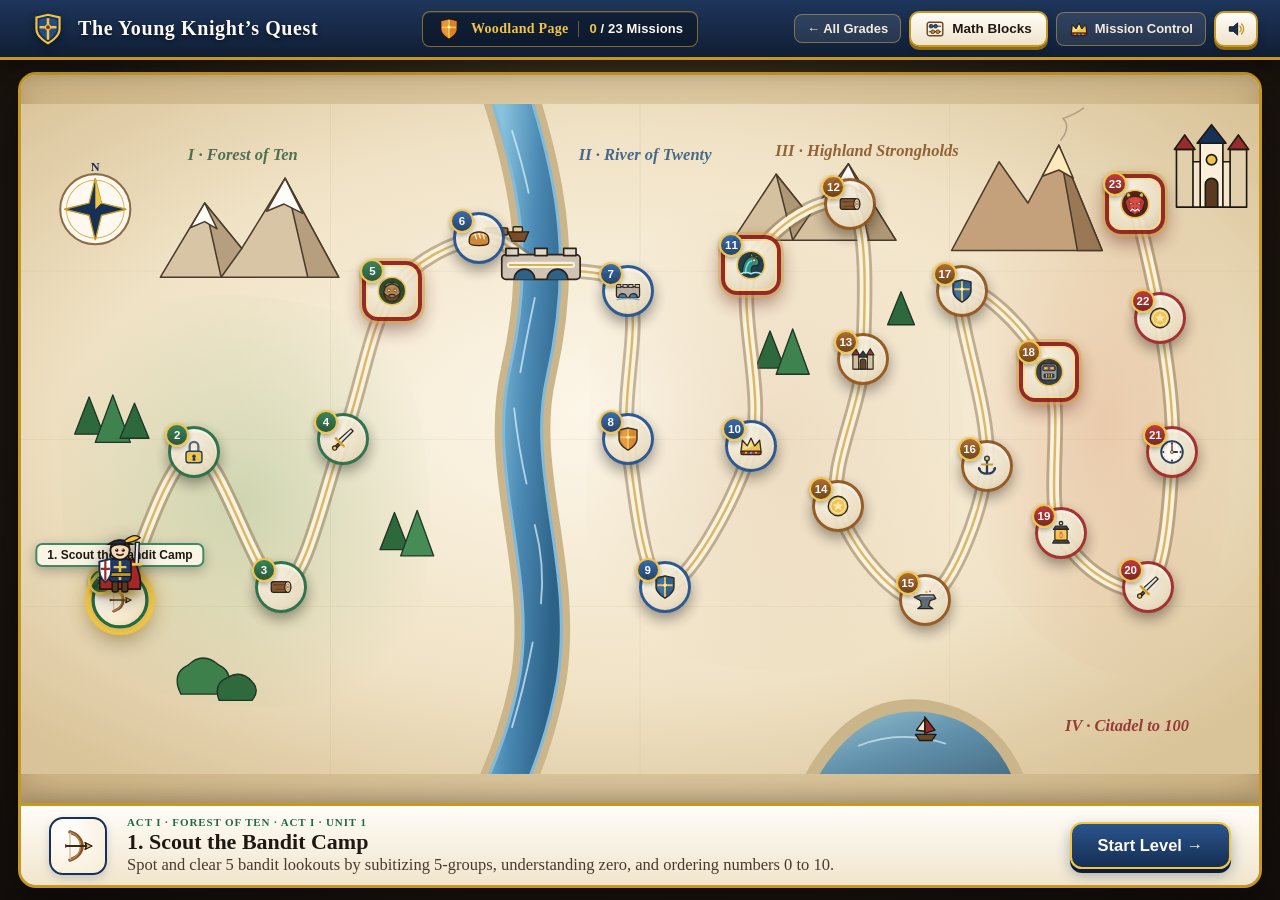
==== grades/g1/index.html @ 6e4a960d "Add multi-grade Home Hub and Kindergarten 3D Four Seasons Garden" ====
<!DOCTYPE html>
<html lang="en">
<head>
  <meta charset="UTF-8" />
  <meta name="viewport" content="width=device-width, initial-scale=1.0, viewport-fit=cover" />
  <meta name="theme-color" content="#101E34" />
  <meta name="apple-mobile-web-app-capable" content="yes" />
  <meta name="apple-mobile-web-app-status-bar-style" content="black-translucent" />
  <meta http-equiv="Content-Security-Policy" content="default-src 'self'; style-src 'self' 'unsafe-inline'; img-src 'self' data:; media-src 'self';" />
  <title>The Young Knight's Quest — Grade 1 Visual &amp; Mental Math Adventure</title>
  <link rel="manifest" href="../../manifest.json" />
  <link rel="icon" type="image/svg+xml" href="../../icon.svg" />
  <link rel="stylesheet" href="styles.css" />
</head>
<body>
  <!-- ==================== TOP GAME HEADER (Compact, Zero Emojis) ==================== -->
  <header class="top-bar">
    <button type="button" class="brand-cluster" id="btn-home-logo" title="Return to Kingdom Map" aria-label="Return to Kingdom Map">
      <div class="crest-badge" id="header-crest-icon" aria-hidden="true"></div>
      <h1 class="brand-main">The Young Knight’s Quest</h1>
    </button>

    <div class="squire-banner">
      <div class="squire-rank-icon" id="squire-rank-icon"></div>
      <span class="squire-rank-label" id="squire-rank-title">Woodland Page</span>
      <span class="squire-banner-sep" aria-hidden="true"></span>
      <span class="squire-missions-tag"><strong id="mastered-count">0</strong> / 23 Missions</span>
    </div>

    <nav class="top-actions">
      <a class="btn-header-quiet" href="../../index.html" id="btn-all-grades" title="Return to Grade Selection Home Hub">
        <span>← All Grades</span>
      </a>
      <button class="btn-vellum hidden" id="btn-map-view">
        <span class="svg-icon" id="icon-map"></span>
        <span>← Kingdom Map</span>
      </button>
      <button class="btn-vellum" id="btn-tabletop">
        <span class="svg-icon" id="icon-abacus"></span>
        <span>Math Blocks</span>
      </button>
      <button class="btn-header-quiet" id="btn-placement" title="Parent Control: Jump to any of the 23 Missions or Reset Progress">
        <span class="svg-icon" id="icon-crown"></span>
        <span>Mission Control</span>
      </button>
      <button class="btn-vellum btn-icon-only" id="btn-sound-toggle" title="Toggle Master Aldous Voice & Chimes">
        <span class="svg-icon" id="icon-speaker"></span>
      </button>
    </nav>
  </header>

  <!-- ==================== MAIN SINGLE-PAGE VIEWPORT (NO SCROLLING) ==================== -->
  <main class="viewport-stage">

    <!-- ==================== VIEW 1: KINGDOM OVERWORLD MAP ==================== -->
    <section class="map-screen active" id="map-screen">
      <div class="map-frame-border">
        <div class="map-canvas-wrapper">
          <div class="map-zoom-layer" id="map-zoom-layer">
            <div id="svg-map-container"></div>
            <div id="map-nodes-overlay" class="map-nodes-overlay"></div>
            <div id="squire-map-token" class="squire-map-token">
              <div class="squire-token-halo"></div>
              <div class="squire-token-figure" id="squire-svg-holder"></div>
            </div>
          </div>

        </div>

        <!-- Bottom Selected Level Bar -->
        <div class="map-bottom-dock">
          <div class="dock-node-badge" id="dock-node-icon"></div>
          <div class="dock-node-info">
            <span class="dock-act-tag" id="dock-act-tag">Act I · Forest of Ten</span>
            <h2 class="dock-node-title" id="dock-node-title">1. The Apple Orchard</h2>
            <p class="dock-node-desc" id="dock-node-desc">See how two smaller Parts join to make one Whole basket of apples.</p>
          </div>
          <button class="btn-royal-primary" id="btn-enter-node">
            <span id="btn-enter-node-label">Start Level →</span>
          </button>
        </div>
      </div>
    </section>

    <!-- ==================== VIEW 2: SINGLE-PAGE LEVEL WORKSPACE (Dynamic Split-Screen with Parent Sidebar) ==================== -->
    <section class="studio-screen" id="studio-screen">
      <div class="page-sheet" id="studio-main-sheet">

        <!-- Row 1: Clean Game Top Bar inside the Page -->
        <div class="sheet-top-bar">
          <div class="sheet-left-group">
            <div class="sheet-title-stack">
              <span class="sheet-chapter-pill" id="studio-chapter-tag">Act I · Unit 1</span>
              <h2 class="sheet-level-title" id="studio-node-name">1. Scout the Bandit Camp</h2>
            </div>
          </div>

          <!-- Thematic 5-Shield Progress Meter + 3-Star Unit Mastery -->
          <div class="shields-progress-cluster" id="shields-progress-cluster" title="Earn 5 Strikes per Quest (3 Quests to Master the Unit)">
            <div class="shields-row" id="shields-row"></div>
          </div>

          <!-- Simple 2-Tab Mode Switch + Dynamic Right Sidebar Toggle Button -->
          <div class="sheet-right-group">
            <div class="mode-tab-switch">
              <button class="mode-tab active" data-mode="learn" id="tab-learn">Lesson</button>
              <button class="mode-tab" data-mode="trial" id="tab-trial">Play &amp; Practice</button>
            </div>
            <button class="btn-parent-drawer" id="btn-open-parent-guide" title="Toggle Right-Hand Parent Teaching Sidebar (Keeps Screen Visible)">
              <span class="svg-icon" id="icon-scroll"></span>
              <span id="parent-guide-btn-label">Parent Guide</span>
            </button>
          </div>
        </div>

        <!-- Row 2: Master Aldous (Merlin-Style Tutor) Speech Banner -->
        <div class="merlin-banner" id="merlin-banner" aria-live="polite" aria-atomic="true">
          <div class="merlin-portrait" id="merlin-portrait-holder" title="Master Aldous, Royal Tutor" aria-hidden="true"></div>
          <div class="merlin-speech-content">
            <div class="merlin-step-tag" id="merlin-step-tag">Creation &amp; Order · Step 1 of 5</div>
            <p class="merlin-prompt-text" id="merlin-prompt-text">
              3 red apples and 4 golden apples. What is the Whole?
            </p>
          </div>
          <button class="btn-aldous-replay" id="btn-replay-voice" type="button" title="Hear Master Aldous speak this hint aloud" aria-label="Hear Master Aldous speak this hint aloud">
            <span class="svg-icon" id="icon-replay-voice"></span>
            <span id="replay-voice-label">Hear Hint</span>
          </button>
        </div>

        <!-- Row 3: Center Visual Math Stage + Big Equation -->
        <div class="sheet-center-stage">
          <div class="visual-math-stage" id="main-visual-stage" role="region" aria-label="Visual Math Diagram"></div>
          <div class="equation-banner" id="main-equation-banner" aria-live="polite" aria-atomic="true">3 + 4 = ?</div>
        </div>

        <!-- Row 4: Bottom Interaction Bar (Swaps cleanly between Lesson Nav / Guided Check & Big Answer Tiles) -->
        <div class="sheet-bottom-bar">
          <!-- Lesson Controls (Shown in Lesson Mode) -->
          <div class="lesson-nav-bar" id="lesson-nav-bar">
            <button class="btn-vellum btn-lg-nav" id="btn-learn-prev">← Back</button>
            <div class="lesson-center-cluster">
              <div class="learn-check-bar hidden" id="learn-check-bar">
                <span class="learn-check-label" id="learn-check-label">Try It Together:</span>
                <div class="learn-check-choices" id="learn-check-choices"></div>
              </div>
              <div class="learn-step-dots" id="learn-step-dots"></div>
            </div>
            <button class="btn-royal-primary btn-lg-nav" id="btn-learn-next">Next →</button>
          </div>

          <!-- Play Controls: Big Child Answer Tiles + Quiet Parent Corner (Shown in Play Mode) -->
          <div class="play-interaction-bar hidden" id="play-interaction-bar">
            <div class="answer-choices-grid" id="answer-choices-grid"></div>

            <div class="parent-corner-controls">
              <button class="btn-parent-mini" id="btn-toggle-visual-hint" title="Show or hide the picture">
                <span id="visual-toggle-text">Hide Picture</span>
              </button>
              <button class="btn-parent-mini" id="btn-grade-fluent" title="Parent Shortcut: He answered aloud right away!">
                ✓ Answered Aloud
              </button>
              <button class="btn-parent-mini" id="btn-new-problem" title="New problem">
                ↻ Next
              </button>
            </div>
          </div>
        </div>

      </div>

      <!-- ==================== DYNAMIC RIGHT SIDEBAR: PARENT TEACHING GUIDE (Shrinks Left Sheet, Zero Modal Overlay) ==================== -->
      <aside class="parent-guide-sidebar collapsed" id="parent-guide-modal" aria-label="Parent Teaching Guide Sidebar">
        <div class="parent-sidebar-inner">
          <div class="sidebar-header-row">
            <div>
              <span class="parent-tag">TEACHER &amp; PARENT · LIVE TEACHING GUIDE</span>
              <h2 id="pg-level-title">Teaching Guide</h2>
            </div>
            <button class="btn-close-modal" id="btn-close-parent-guide" title="Close Teaching Sidebar">✕</button>
          </div>

          <!-- Live Context Box: Updates automatically as you step through the lesson or solve problems on the left! -->
          <div class="pg-live-coach-box" id="pg-live-coach-box">
            <div class="pg-live-badge" id="pg-live-badge">LIVE ON SCREEN NOW</div>
            <p id="pg-live-coach-text">Walk through the Concrete-Pictorial-Abstract lesson stages together, then launch Play &amp; Practice.</p>
          </div>

          <div class="pg-difficulty-row">
            <span class="pg-tier-label">Difficulty Tier:</span>
            <div class="pg-tier-buttons">
              <button class="tier-pip active" data-tier="1">Tier 1 · Concrete</button>
              <button class="tier-pip" data-tier="2">Tier 2 · Standard</button>
              <button class="tier-pip" data-tier="3">Tier 3 · Mental</button>
            </div>
          </div>

          <div class="pg-grid">
            <div class="pg-box pg-box-highlight">
              <h4>Say Together (Socratic Script)</h4>
              <p id="teacher-script-text"></p>
            </div>
            <div class="pg-box">
              <h4>Classical Christian Wonder &amp; Order</h4>
              <p id="teacher-wonder-text"></p>
            </div>
            <div class="pg-box">
              <h4>Visual &amp; Mental Math Strategy</h4>
              <p id="teacher-heuristic-text"></p>
            </div>
            <div class="pg-box">
              <h4>Hands-On Tabletop Activity</h4>
              <p id="teacher-hands-on-text"></p>
            </div>
          </div>

          <div class="pg-footer" style="display:flex;flex-direction:column;gap:6px;">
            <button class="btn-vellum btn-sm-full" id="btn-open-node-tabletop">Open This Topic in Math Blocks →</button>
            <button class="btn-royal-primary btn-sm-full" id="btn-force-mastery">Complete Quest &amp; March to Next →</button>
            <button class="btn-parent-danger btn-sm-full" id="btn-reset-level" title="Restart this mission from Step 1 without affecting other missions">
              <span class="svg-icon" id="icon-reset-level"></span>
              <span id="reset-level-label">Restart This Mission</span>
            </button>
          </div>
        </div>
      </aside>
    </section>

    <!-- ==================== VIEW 3: INTERACTIVE MATH BLOCKS WORKSHOP & PRACTICE MAT ==================== -->
    <section class="tabletop-screen" id="tabletop-screen">
      <div class="page-sheet tabletop-sheet">
        <div class="sheet-top-bar tabletop-top-bar">
          <button class="btn-back-map" id="btn-close-tabletop">← Back</button>
          <div class="tabletop-tool-tabs" id="tabletop-tool-tabs">
            <button class="tool-tab active" data-tool="bonds10">1. Bonds to 10 <span class="tt-ch">Units 1–4</span></button>
            <button class="tool-tab" data-tool="maketen">2. Make-10 Bridge <span class="tt-ch">Units 5–7</span></button>
            <button class="tool-tab" data-tool="shapeslen">3. Shapes &amp; Length <span class="tt-ch">Units 8–10</span></button>
            <button class="tool-tab" data-tool="barmodel">4. Bar Models <span class="tt-ch">Units 11,13,17</span></button>
            <button class="tool-tab" data-tool="placevalue">5. Tens &amp; Regroup <span class="tt-ch">Units 12–17</span></button>
            <button class="tool-tab" data-tool="groupsfrac">6. Groups &amp; Halves <span class="tt-ch">Units 14–15</span></button>
            <button class="tool-tab" data-tool="clockcoins">7. Clock &amp; Coins <span class="tt-ch">Units 18–19</span></button>
          </div>
          <div class="mode-tab-switch">
            <button class="mode-tab active" id="tt-mode-explore">Explore &amp; Teach</button>
            <button class="mode-tab" id="tt-mode-quiz">Practice &amp; Quiz Me</button>
          </div>
        </div>
        <div class="tabletop-workspace" id="tabletop-workspace"></div>
      </div>
    </section>

  </main>

  <!-- ==================== MODAL: LEVEL COMPLETE & MAP MARCH (Native <dialog>) ==================== -->
  <dialog class="modal-backdrop hidden" id="victory-modal" aria-labelledby="victory-node-title">
    <div class="modal-parchment victory-card">
      <div class="wax-seal-large" id="victory-seal-svg" aria-hidden="true"></div>
      <div class="victory-stars-row" id="victory-stars-row"></div>
      <h2 class="victory-title" id="victory-node-title">Level Complete!</h2>
      <p class="victory-message" id="victory-message">
        “Well done, young Squire! You have earned all 5 Golden Shields. Let us march onward along the King’s Highway!”
      </p>
      <div class="victory-actions">
        <button class="btn-vellum" id="btn-stay-practice">Play Again (Next Star)</button>
        <button class="btn-royal-primary btn-lg" id="btn-march-onward">
          <span>March Onward →</span>
        </button>
      </div>
    </div>
  </dialog>

  <!-- ==================== MODAL: MISSION CONTROL (Native <dialog>) ==================== -->
  <dialog class="modal-backdrop hidden" id="placement-modal" aria-labelledby="placement-modal-title">
    <div class="modal-parchment placement-card">
      <div class="modal-header-row">
        <div>
          <span class="parent-tag">MISSION CONTROL</span>
          <h2 id="placement-modal-title">All 23 Grade 1 Missions (Complete Visual &amp; Mental Math Curriculum)</h2>
        </div>
        <button class="btn-close-modal" id="btn-close-placement" aria-label="Close Mission Control">✕</button>
      </div>
      <div class="placement-controls-row">
        <button class="btn-vellum" id="btn-unlock-all">Complete All 23 Missions</button>
        <button class="btn-parent-danger" id="btn-reset-progress">Full Reset (Mission 1)</button>
      </div>
      <div class="placement-grid" id="placement-grid"></div>
    </div>
  </dialog>

  <script defer src="curriculum.js"></script>
  <script defer src="visuals.js"></script>
  <script defer src="app.js"></script>
</body>
</html>
---- grades/g1/styles.css ----
:root {
  --bg-deep: #14100C;
  --parchment-light: #FDFBF5;
  --parchment-mid: #F4EBDD;
  --parchment-warm: #E6D7B9;
  --parchment-border: #C4AB7D;
  --ink-dark: #1E1812;
  --ink-mid: #473B2E;
  --ink-muted: #6E5E4C;

  --navy-royal: #173156;
  --navy-deep: #0F223D;
  --navy-light: #284F85;
  --crimson-seal: #9B2424;
  --crimson-soft: #FDF2F2;
  --gold-burnished: #C69722;
  --gold-bright: #F0C445;
  --gold-pale: #FCF5E1;
  --forest-pine: #245B3C;
  --forest-light: #EAF5EE;

  --font-display: 'Cinzel', 'Palatino Linotype', 'Book Antiqua', Palatino, Georgia, serif;
  --font-serif: 'Crimson Pro', 'Hoefler Text', 'Baskerville', Georgia, serif;
  --font-sans: 'Plus Jakarta Sans', -apple-system, BlinkMacSystemFont, 'Segoe UI', Roboto, sans-serif;
}

* {
  box-sizing: border-box;
  margin: 0;
  padding: 0;
}

html, body {
  width: 100vw;
  height: 100vh;
  height: 100dvh;
  overflow: hidden; /* Strict single-page canvas — zero page scrolling */
  background:
    radial-gradient(circle at 50% 18%, rgba(240, 196, 69, 0.12) 0%, transparent 55%),
    radial-gradient(circle at 50% 35%, #2D2319 0%, #130E0A 100%);
  color: var(--ink-dark);
  font-family: var(--font-serif);
  display: flex;
  flex-direction: column;
  user-select: none;
}

/* ==================== TOP GAME BAR (60px Fixed) ==================== */
.top-bar {
  height: 60px;
  min-height: 60px;
  background: linear-gradient(180deg, #1E365C 0%, #101E34 100%);
  border-bottom: 3px solid var(--gold-burnished);
  box-shadow: 0 4px 18px rgba(0, 0, 0, 0.45);
  padding: 0 22px;
  display: flex;
  align-items: center;
  justify-content: space-between;
  gap: 16px;
  z-index: 40;
}

.brand-cluster {
  display: flex;
  align-items: center;
  gap: 12px;
  cursor: pointer;
  background: transparent;
  border: none;
  padding: 4px 8px;
  border-radius: 10px;
  text-align: left;
}

.crest-badge {
  width: 36px;
  height: 36px;
  display: flex;
  align-items: center;
  justify-content: center;
  filter: drop-shadow(0 2px 5px rgba(0, 0, 0, 0.45));
}

.brand-main {
  font-family: var(--font-display);
  font-size: 20px;
  font-weight: 800;
  color: var(--parchment-light);
  letter-spacing: 0.03em;
  text-shadow: 0 2px 4px rgba(0, 0, 0, 0.5);
}

.squire-banner {
  display: flex;
  align-items: center;
  gap: 10px;
  background: rgba(10, 19, 34, 0.55);
  border: 1.5px solid rgba(198, 151, 34, 0.65);
  border-radius: 8px;
  padding: 5px 14px;
  color: var(--parchment-light);
  box-shadow: inset 0 1px 0 rgba(255, 255, 255, 0.12);
}

.squire-rank-icon {
  display: flex;
  align-items: center;
}

.squire-rank-label {
  font-family: var(--font-display);
  font-size: 14px;
  font-weight: 700;
  color: var(--gold-bright);
  letter-spacing: 0.02em;
}

.squire-banner-sep {
  width: 1px;
  height: 16px;
  background: rgba(240, 196, 69, 0.38);
}

.squire-missions-tag {
  font-family: var(--font-sans);
  font-size: 13px;
  font-weight: 700;
  color: var(--parchment-light);
  letter-spacing: 0.01em;
}

.squire-missions-tag strong {
  color: var(--gold-bright);
}

.top-actions {
  display: flex;
  align-items: center;
  gap: 8px;
}

.btn-header-quiet {
  background: rgba(255, 255, 255, 0.09);
  color: var(--parchment-mid);
  border: 1.5px solid rgba(240, 196, 69, 0.42);
  border-radius: 8px;
  padding: 6px 12px;
  font-family: var(--font-sans);
  font-size: 13px;
  font-weight: 700;
  cursor: pointer;
  display: inline-flex;
  align-items: center;
  gap: 6px;
  text-decoration: none;
  transition: background 0.14s ease, border-color 0.14s ease, color 0.14s ease;
}

.btn-header-quiet:hover {
  background: rgba(255, 255, 255, 0.18);
  border-color: var(--gold-bright);
  color: #FFF;
}

.btn-header-quiet.hidden {
  display: none !important;
}

.svg-icon {
  display: inline-flex;
  align-items: center;
  justify-content: center;
}

.btn-vellum {
  background: linear-gradient(180deg, #FFFDF8 0%, #EFE3CA 100%);
  color: var(--ink-dark);
  border: 2px solid var(--gold-burnished);
  border-radius: 10px;
  padding: 6px 14px;
  font-family: var(--font-sans);
  font-size: 13.5px;
  font-weight: 700;
  cursor: pointer;
  display: inline-flex;
  align-items: center;
  gap: 7px;
  box-shadow: 0 3px 0 #916D15, 0 4px 8px rgba(0, 0, 0, 0.2);
  transition: transform 0.14s ease, background 0.14s ease, box-shadow 0.14s ease;
}

.btn-vellum:hover {
  background: linear-gradient(180deg, #FFFFFF 0%, #FBF0D5 100%);
  transform: translateY(-1px);
  box-shadow: 0 4px 0 #916D15, 0 6px 12px rgba(0, 0, 0, 0.25);
}

.btn-vellum:active {
  transform: translateY(2px);
  box-shadow: 0 1px 0 #916D15;
}

.btn-icon-only {
  padding: 6px 10px;
}

.btn-vellum.hidden {
  display: none !important;
}

.btn-reset-quick {
  background: linear-gradient(180deg, #FFFDF7 0%, #F8E5B4 100%);
}

/* ==================== MAIN VIEWPORT STAGE (Fills Remaining 100vh) ==================== */
.viewport-stage {
  flex: 1;
  height: calc(100vh - 60px);
  position: relative;
  overflow: hidden;
  display: flex;
}

.map-screen,
.studio-screen,
.tabletop-screen {
  display: none;
  width: 100%;
  height: 100%;
  padding: 12px 18px;
}

.map-screen.active,
.tabletop-screen.active {
  display: flex;
  flex-direction: column;
}

/* Dynamic Horizontal Split-Screen for Studio View (Left Game Sheet + Right Parent Sidebar) */
.studio-screen.active {
  display: flex;
  flex-direction: row;
  align-items: stretch;
  gap: 14px;
}

/* ==================== VIEW 1: KINGDOM OVERWORLD MAP ==================== */
.map-frame-border {
  flex: 1;
  display: flex;
  flex-direction: column;
  border: 3.5px solid var(--gold-burnished);
  border-radius: 18px;
  background: #DFD3B9;
  box-shadow:
    inset 0 0 0 2px rgba(255, 250, 235, 0.55),
    0 18px 44px rgba(0, 0, 0, 0.45);
  overflow: hidden;
  position: relative;
}

.map-canvas-wrapper {
  flex: 1;
  position: relative;
  overflow: hidden;
  display: flex;
  align-items: center;
  justify-content: center;
  container-type: size;
  background: radial-gradient(circle at 50% 45%, #E7D6B3 0%, #CBB182 100%);
  box-shadow: inset 0 0 28px rgba(72, 50, 24, 0.22);
}

.map-zoom-layer {
  width: min(100cqw, calc(100cqh * 1200 / 650));
  height: min(100cqh, calc(100cqw * 650 / 1200));
  position: relative;
  transform-origin: center center;
  transition: transform 0.85s cubic-bezier(0.22, 1, 0.36, 1), opacity 0.55s ease;
}

.map-zoom-layer.zooming-into-node {
  opacity: 0.15;
}

#svg-map-container,
#svg-map-container svg {
  width: 100%;
  height: 100%;
  display: block;
}

/* Map Pins */
.map-nodes-overlay {
  position: absolute;
  inset: 0;
  pointer-events: none;
}

.map-node-pin {
  position: absolute;
  transform: translate(-50%, -50%);
  pointer-events: auto;
  cursor: pointer;
  display: flex;
  flex-direction: column;
  align-items: center;
  transition: transform 0.22s cubic-bezier(0.34, 1.56, 0.64, 1);
  z-index: 5;
}

.map-node-pin:hover {
  transform: translate(-50%, -54%) scale(1.12);
  z-index: 15;
}

.node-medallion {
  width: 52px;
  height: 52px;
  border-radius: 50%;
  background: radial-gradient(circle at 32% 28%, #FFFFFF 0%, #F7EBCD 65%, #DFC89A 100%);
  border: 3.5px solid var(--navy-royal);
  box-shadow:
    inset 0 2px 3px rgba(255, 255, 255, 0.85),
    0 6px 14px rgba(20, 15, 10, 0.45);
  display: flex;
  align-items: center;
  justify-content: center;
  position: relative;
}

/* Color-Coded Outlines & Number Badges Matching Each Act (1–4) */
.map-node-pin.act-1 .node-medallion {
  border-color: #246B43;
}
.map-node-pin.act-1 .node-num-badge {
  background: linear-gradient(180deg, #2E7D52 0%, #1B4D31 100%);
}
.map-node-pin.act-1 .node-label-plate {
  border-color: #3D8C60;
}

.map-node-pin.act-2 .node-medallion {
  border-color: #1F4E8C;
}
.map-node-pin.act-2 .node-num-badge {
  background: linear-gradient(180deg, #2B62AB 0%, #163763 100%);
}
.map-node-pin.act-2 .node-label-plate {
  border-color: #467EC7;
}

.map-node-pin.act-3 .node-medallion {
  border-color: #8F5219;
}
.map-node-pin.act-3 .node-num-badge {
  background: linear-gradient(180deg, #A86424 0%, #663910 100%);
}
.map-node-pin.act-3 .node-label-plate {
  border-color: #C27B38;
}

.map-node-pin.act-4 .node-medallion {
  border-color: #9E2626;
}
.map-node-pin.act-4 .node-num-badge {
  background: linear-gradient(180deg, #BA3232 0%, #731919 100%);
}
.map-node-pin.act-4 .node-label-plate {
  border-color: #CC4B4B;
}

.map-node-pin.boss-node .node-medallion {
  width: 60px;
  height: 60px;
  border-radius: 16px;
  border-width: 4px;
  border-color: #8E1B1B;
  background: radial-gradient(circle at 32% 28%, #FFF7EE 0%, #F4CEB3 65%, #D99568 100%);
  box-shadow:
    inset 0 0 0 2px rgba(255, 224, 130, 0.65),
    0 0 0 3px rgba(212, 168, 56, 0.5),
    0 8px 18px rgba(88, 24, 24, 0.5);
}

.map-node-pin.upcoming .node-medallion {
  background: radial-gradient(circle at 32% 28%, #FAF5E8 0%, #EADEC4 68%, #D3C19C 100%);
  opacity: 0.92;
}

.map-node-pin.upcoming:hover .node-medallion,
.map-node-pin.upcoming.selected .node-medallion {
  opacity: 1;
}

.map-node-pin.next-quest {
  z-index: 9;
}

.map-node-pin.next-quest .node-medallion::after {
  content: "";
  position: absolute;
  inset: -9px;
  border-radius: inherit;
  border: 3px solid rgba(240, 196, 69, 0.85);
  animation: nextQuestPulse 2.1s ease-in-out infinite;
  pointer-events: none;
}

@keyframes nextQuestPulse {
  0%, 100% {
    transform: scale(0.96);
    opacity: 0.9;
  }
  50% {
    transform: scale(1.1);
    opacity: 0.25;
  }
}

.map-node-pin.selected {
  z-index: 16;
}

.map-node-pin.selected .node-medallion {
  box-shadow:
    0 0 0 5px rgba(240, 196, 69, 0.78),
    0 0 22px rgba(240, 196, 69, 0.85),
    0 8px 20px rgba(0, 0, 0, 0.45);
  transform: scale(1.1);
}

.map-node-pin.mastered .node-medallion {
  background: radial-gradient(circle at 32% 28%, #FFFDF2 0%, #F7DC79 65%, #D9A828 100%);
}

.node-num-badge {
  position: absolute;
  top: -6px;
  left: -6px;
  background: linear-gradient(180deg, #274D82 0%, #152B4A 100%);
  color: #FFF;
  font-family: var(--font-sans);
  font-size: 11.5px;
  font-weight: 800;
  width: 24px;
  height: 24px;
  border-radius: 50%;
  border: 2px solid var(--gold-bright);
  display: flex;
  align-items: center;
  justify-content: center;
  box-shadow: 0 2px 5px rgba(0, 0, 0, 0.35);
}

.map-node-pin.mastered .node-num-badge {
  background: linear-gradient(180deg, #B83232 0%, #7D1B1B 100%);
}

.node-seal-crown {
  position: absolute;
  bottom: -6px;
  right: -6px;
  width: 24px;
  height: 24px;
  display: flex;
  align-items: center;
  justify-content: center;
  filter: drop-shadow(0 2px 3px rgba(0, 0, 0, 0.35));
}

.node-label-plate {
  position: absolute;
  top: calc(100% + 6px);
  left: 50%;
  transform: translate(-50%, -3px);
  opacity: 0;
  pointer-events: none;
  background: rgba(252, 246, 232, 0.96);
  color: var(--ink-dark);
  border: 2px solid var(--gold-burnished);
  border-radius: 7px;
  padding: 3px 10px;
  font-family: var(--font-sans);
  font-size: 12px;
  font-weight: 800;
  white-space: nowrap;
  box-shadow: 0 4px 12px rgba(24, 16, 8, 0.28);
  transition: opacity 0.16s ease, transform 0.16s ease;
  z-index: 25;
}

.map-node-pin.label-above .node-label-plate {
  top: auto;
  bottom: calc(100% + 7px);
  transform: translate(-50%, 3px);
}

.map-node-pin.selected .node-label-plate,
.map-node-pin:hover .node-label-plate,
.map-node-pin:focus-visible .node-label-plate {
  opacity: 1;
  transform: translate(-50%, 0);
}

/* Animated Squire Token */
.squire-map-token {
  position: absolute;
  width: 68px;
  height: 78px;
  transform: translate(-50%, -88%);
  pointer-events: none;
  z-index: 20;
  transition: left 1.3s cubic-bezier(0.35, 0, 0.25, 1), top 1.3s cubic-bezier(0.35, 0, 0.25, 1);
  display: flex;
  flex-direction: column;
  align-items: center;
}

.squire-map-token.marching .squire-token-figure {
  animation: squireWalkBounce 0.3s infinite alternate ease-in-out;
}

@keyframes squireWalkBounce {
  0% { transform: translateY(0px) rotate(-4deg); }
  100% { transform: translateY(-10px) rotate(4deg); }
}

.squire-token-halo {
  position: absolute;
  bottom: 8px;
  width: 52px;
  height: 20px;
  background: radial-gradient(ellipse, rgba(240, 196, 69, 0.9) 0%, rgba(240, 196, 69, 0) 75%);
  border-radius: 50%;
}

.squire-token-figure {
  width: 60px;
  height: 66px;
  filter: drop-shadow(0 6px 10px rgba(0, 0, 0, 0.5));
}

/* Map Bottom Selected Level Bar */
.map-bottom-dock {
  height: 82px;
  min-height: 82px;
  background:
    linear-gradient(180deg, #FFFDF8 0%, #F1E5CE 100%);
  border-top: 3px solid var(--gold-burnished);
  box-shadow: 0 -6px 20px rgba(0, 0, 0, 0.18);
  padding: 0 28px;
  display: flex;
  align-items: center;
  gap: 20px;
  z-index: 15;
}

.dock-node-badge {
  width: 58px;
  height: 58px;
  border-radius: 14px;
  background: radial-gradient(circle at 30% 25%, #FFFFFF 0%, #F7ECD3 100%);
  border: 2.5px solid var(--navy-royal);
  box-shadow: 0 4px 10px rgba(23, 49, 86, 0.18);
  display: flex;
  align-items: center;
  justify-content: center;
  flex-shrink: 0;
}

.dock-node-info {
  flex: 1;
  min-width: 0;
  display: flex;
  flex-direction: column;
  gap: 1px;
}

.dock-act-tag {
  font-family: var(--font-display);
  font-size: 11px;
  font-weight: 800;
  letter-spacing: 0.08em;
  text-transform: uppercase;
  color: var(--navy-royal);
}

.dock-act-tag.act-1 { color: #246B43; }
.dock-act-tag.act-2 { color: #1F4E8C; }
.dock-act-tag.act-3 { color: #8F5219; }
.dock-act-tag.act-4 { color: #9E2626; }

.dock-node-title {
  font-family: var(--font-display);
  font-size: 22px;
  font-weight: 800;
  color: var(--ink-dark);
  line-height: 1.15;
}

.dock-node-desc {
  font-size: 16.5px;
  color: var(--ink-mid);
  white-space: nowrap;
  overflow: hidden;
  text-overflow: ellipsis;
}

.btn-royal-primary {
  background: linear-gradient(180deg, #2B548E 0%, #152E52 100%);
  color: var(--parchment-light);
  border: 2.5px solid var(--gold-bright);
  border-radius: 12px;
  padding: 12px 26px;
  font-family: var(--font-sans);
  font-size: 16.5px;
  font-weight: 800;
  cursor: pointer;
  box-shadow: 0 4px 0 #0D1E36, 0 6px 14px rgba(22, 46, 80, 0.35);
  transition: all 0.15s ease;
  white-space: nowrap;
}

.btn-royal-primary:hover {
  background: linear-gradient(180deg, #3463A3 0%, #1B3B68 100%);
  transform: translateY(-1px);
  box-shadow: 0 5px 0 #0D1E36, 0 8px 18px rgba(22, 46, 80, 0.45);
}

.btn-royal-primary:active {
  transform: translateY(2px);
  box-shadow: 0 2px 0 #0D1E36;
}

/* ==================== VIEW 2: SINGLE-PAGE LEVEL SHEET (Dynamic Left Side) ==================== */
.page-sheet {
  flex: 1 1 0%;
  min-width: 0;
  height: 100%;
  background:
    radial-gradient(circle at 50% 0%, #FFFFFF 0%, #F7EFE0 70%, #EFE2C8 100%);
  border: 3.5px solid var(--gold-burnished);
  border-radius: 18px;
  box-shadow:
    inset 0 0 0 2px rgba(255, 255, 255, 0.7),
    0 16px 40px rgba(0, 0, 0, 0.38);
  padding: 12px 22px;
  display: grid;
  grid-template-rows: auto auto 1fr auto;
  gap: 10px;
  overflow: hidden;
  transition: all 0.3s cubic-bezier(0.22, 1, 0.36, 1);
}

/* Row 1: Sheet Top Bar */
.sheet-top-bar {
  display: flex;
  align-items: center;
  justify-content: space-between;
  gap: 12px;
  padding-bottom: 8px;
  border-bottom: 2px solid var(--parchment-border);
}

.sheet-left-group,
.sheet-right-group {
  display: flex;
  align-items: center;
  gap: 12px;
  min-width: 0;
}

.sheet-title-stack {
  display: flex;
  flex-direction: column;
  min-width: 0;
}

.sheet-chapter-pill {
  font-family: var(--font-sans);
  font-size: 11px;
  font-weight: 800;
  text-transform: uppercase;
  letter-spacing: 0.06em;
  color: var(--crimson-seal);
}

.btn-back-map {
  background: linear-gradient(180deg, #FFFFFF 0%, #F4E9D4 100%);
  border: 2px solid var(--parchment-border);
  color: var(--navy-royal);
  font-family: var(--font-sans);
  font-size: 13.5px;
  font-weight: 800;
  padding: 7px 14px;
  border-radius: 10px;
  cursor: pointer;
  white-space: nowrap;
  box-shadow: 0 2px 0 var(--parchment-border);
}

.btn-back-map:hover {
  background: var(--gold-pale);
  border-color: var(--gold-burnished);
}

.sheet-level-title {
  font-family: var(--font-display);
  font-size: 21px;
  font-weight: 800;
  color: var(--ink-dark);
  white-space: nowrap;
  overflow: hidden;
  text-overflow: ellipsis;
}

/* 5 Golden Shields Progress Row (Clean, Unboxed) */
.shields-progress-cluster {
  display: flex;
  align-items: center;
}

.shields-row {
  display: flex;
  gap: 10px;
  align-items: center;
}

.stars-crest-strip {
  display: inline-flex;
  align-items: center;
  gap: 3px;
  padding-left: 10px;
  border-left: 1.5px solid var(--parchment-border);
}

/* Simple 2-Tab Ledger Switch (Lesson vs Play) */
.mode-tab-switch {
  display: flex;
  background: #E5D7BC;
  padding: 3px;
  border-radius: 9px;
  border: 1.5px solid var(--parchment-border);
  gap: 2px;
}

.mode-tab {
  background: transparent;
  border: none;
  padding: 6px 14px;
  border-radius: 6px;
  font-family: var(--font-sans);
  font-size: 13.5px;
  font-weight: 800;
  color: var(--ink-mid);
  cursor: pointer;
  white-space: nowrap;
  transition: background 0.14s ease, color 0.14s ease;
}

.mode-tab:hover:not(.active) {
  color: var(--navy-royal);
  background: rgba(255, 255, 255, 0.45);
}

.mode-tab.active {
  background: linear-gradient(180deg, #254879 0%, #152C4D 100%);
  color: #FFF;
  box-shadow: 0 2px 5px rgba(0, 0, 0, 0.22);
}

.btn-parent-drawer {
  background: linear-gradient(180deg, #FFFFFF 0%, #F4E9D4 100%);
  border: 2px solid var(--gold-burnished);
  border-radius: 10px;
  padding: 6px 13px;
  font-family: var(--font-sans);
  font-size: 13px;
  font-weight: 800;
  color: var(--navy-royal);
  cursor: pointer;
  display: inline-flex;
  align-items: center;
  gap: 6px;
  white-space: nowrap;
  box-shadow: 0 2px 0 #9E7818;
  transition: all 0.15s ease;
}

.btn-parent-drawer:hover,
.btn-parent-drawer.active-sidebar {
  background: linear-gradient(180deg, #254879 0%, #152C4D 100%);
  border-color: var(--gold-bright);
  color: #FFF;
}

/* Row 2: Master Aldous (Merlin-Style Tutor) Speech Banner */
.merlin-banner {
  background: rgba(255, 253, 248, 0.78);
  border: 1.5px solid #D9C6A3;
  border-left: 5px solid var(--navy-royal);
  border-radius: 10px;
  padding: 9px 18px;
  display: flex;
  align-items: center;
  gap: 15px;
}

.merlin-banner.praise-glow {
  background: #EEF8F1;
  border-color: #93C4A4;
  border-left-color: var(--forest-pine);
}

.merlin-banner.help-glow {
  background: #FEF6E4;
  border-color: #DFB56E;
  border-left-color: #D4882A;
}

.merlin-portrait {
  width: 58px;
  height: 58px;
  min-width: 58px;
  border-radius: 50%;
  filter: drop-shadow(0 4px 7px rgba(0, 0, 0, 0.25));
  transition: box-shadow 0.2s ease, transform 0.2s ease;
}

.merlin-banner.speaking .merlin-portrait {
  box-shadow: 0 0 0 4px rgba(240, 196, 69, 0.72), 0 0 14px rgba(31, 61, 107, 0.28);
  animation: aldousSpeakPulse 1.1s ease-in-out infinite;
}

@keyframes aldousSpeakPulse {
  0%, 100% { transform: scale(1); }
  50% { transform: scale(1.05); }
}

.merlin-speech-content {
  flex: 1;
  min-width: 0;
}

.btn-aldous-replay {
  background: linear-gradient(180deg, #FFFFFF 0%, #F4E9D4 100%);
  border: 2px solid var(--navy-royal);
  border-radius: 10px;
  min-height: 44px;
  padding: 7px 14px;
  font-family: var(--font-sans);
  font-size: 13px;
  font-weight: 800;
  color: var(--navy-royal);
  cursor: pointer;
  display: inline-flex;
  align-items: center;
  gap: 7px;
  flex-shrink: 0;
  white-space: nowrap;
  box-shadow: 0 2px 0 var(--navy-royal);
  transition: background 0.14s ease, transform 0.12s ease, box-shadow 0.12s ease;
}

.btn-aldous-replay:hover {
  background: linear-gradient(180deg, #FFFDF7 0%, #FBF0D4 100%);
  transform: translateY(-1px);
  box-shadow: 0 3px 0 var(--navy-royal);
}

.btn-aldous-replay:active {
  transform: translateY(1px);
  box-shadow: 0 1px 0 var(--navy-royal);
}

/* Boss Battle Encounter Visual Framing */
.studio-screen.boss-encounter .page-sheet {
  border-color: #9E2626;
  background: radial-gradient(circle at 50% 0%, #FFFDF8 0%, #F6EAD8 70%, #EAD3B6 100%);
  box-shadow:
    inset 0 0 0 2px rgba(240, 196, 69, 0.55),
    0 18px 46px rgba(68, 12, 12, 0.45);
}

.studio-screen.boss-encounter .sheet-top-bar {
  border-bottom: 2px solid #D4A838;
}

.studio-screen.boss-encounter .sheet-chapter-pill {
  color: #9E2626;
}

.studio-screen.boss-encounter .merlin-banner:not(.praise-glow):not(.help-glow) {
  border-left-color: #9E2626;
  border-color: #D8B4A0;
}

.studio-screen.boss-encounter .btn-answer-tile:hover {
  border-color: #9E2626;
  box-shadow: 0 7px 0 #9E2626, 0 10px 18px rgba(158, 38, 38, 0.22);
}

.merlin-step-tag {
  font-family: var(--font-sans);
  font-size: 11.5px;
  font-weight: 800;
  text-transform: uppercase;
  letter-spacing: 0.05em;
  color: var(--navy-light);
  margin-bottom: 2px;
}

.merlin-prompt-text {
  font-family: var(--font-serif);
  font-size: 23.5px;
  font-weight: 600;
  line-height: 1.26;
  color: var(--ink-dark);
}

/* Row 3: Center Visual Stage + Big Equation (Open Directly on the Parchment Sheet) */
.sheet-center-stage {
  min-height: 0;
  padding: 8px 14px;
  display: flex;
  flex-direction: column;
  align-items: center;
  justify-content: space-evenly;
  gap: 8px;
  overflow: hidden;
  position: relative;
}

.visual-math-stage {
  display: flex;
  align-items: center;
  justify-content: center;
  width: 100%;
  flex: 1 1 auto;
  min-height: 0;
  max-height: 100%;
}

.visual-math-stage svg,
#tt-visual-mount svg {
  max-width: 100%;
  max-height: 100%;
  width: auto;
  height: auto;
  display: block;
}

.equation-banner {
  font-family: var(--font-sans);
  font-size: 35px;
  font-weight: 800;
  color: var(--navy-royal);
  background: #FFFDF8;
  border: 2.5px solid var(--gold-burnished);
  padding: 5px 28px;
  border-radius: 10px;
  box-shadow: 0 3px 0 rgba(198, 151, 34, 0.35);
  font-variant-numeric: tabular-nums;
}

.eq-mystery-box {
  display: inline-block;
  min-width: 52px;
  text-align: center;
  padding: 0 12px;
  background: var(--gold-pale);
  border: 3px dashed var(--gold-burnished);
  border-radius: 10px;
  color: var(--crimson-seal);
}

.eq-mystery-box.solved {
  background: var(--forest-light);
  border: 3px solid var(--forest-pine);
  color: var(--forest-pine);
}

/* Row 4: Bottom Interaction Bar */
.sheet-bottom-bar {
  min-height: 74px;
  padding-top: 6px;
  border-top: 1.5px solid rgba(196, 171, 125, 0.55);
  display: flex;
  align-items: center;
  justify-content: center;
}

.lesson-nav-bar {
  width: 100%;
  display: flex;
  align-items: center;
  justify-content: space-between;
  gap: 14px;
}

.lesson-center-cluster {
  display: flex;
  flex-direction: column;
  align-items: center;
  gap: 8px;
  flex: 1;
}

.learn-check-bar {
  display: flex;
  align-items: center;
  gap: 10px;
  background: linear-gradient(180deg, #FFFDF7 0%, #F8EBC8 100%);
  border: 2px solid var(--gold-burnished);
  border-radius: 12px;
  padding: 5px 14px;
  box-shadow: 0 3px 10px rgba(0, 0, 0, 0.08);
}

.learn-check-label {
  font-family: var(--font-sans);
  font-size: 13.5px;
  font-weight: 800;
  color: var(--navy-royal);
}

.learn-check-choices {
  display: flex;
  gap: 8px;
}

.btn-learn-check-choice {
  min-width: 48px;
  height: 36px;
  padding: 0 12px;
  background: #FFFFFF;
  border: 2.5px solid var(--navy-royal);
  border-radius: 8px;
  font-family: var(--font-sans);
  font-size: 17px;
  font-weight: 800;
  color: var(--navy-royal);
  cursor: pointer;
  box-shadow: 0 2px 0 var(--navy-royal);
  transition: all 0.12s ease;
}

.btn-learn-check-choice:hover {
  background: var(--gold-pale);
  transform: translateY(-1px);
}

.btn-learn-check-choice.correct {
  background: var(--forest-pine);
  border-color: #1A422B;
  color: #FFF;
  box-shadow: 0 2px 0 #1A422B;
}

.btn-learn-check-choice.incorrect {
  background: var(--crimson-soft);
  border-color: var(--crimson-seal);
  color: var(--crimson-seal);
  box-shadow: 0 2px 0 var(--crimson-seal);
}

.btn-lg-nav {
  font-size: 17px;
  padding: 11px 24px;
}

.learn-step-dots {
  display: flex;
  gap: 8px;
  align-items: center;
}

.step-dot {
  width: 28px;
  height: 28px;
  border-radius: 50%;
  background: #F4EBDD;
  border: 2px solid var(--parchment-border);
  font-family: var(--font-sans);
  font-size: 12.5px;
  font-weight: 800;
  color: var(--ink-mid);
  display: inline-flex;
  align-items: center;
  justify-content: center;
  cursor: pointer;
  transition: transform 0.15s ease, background 0.15s ease, border-color 0.15s ease, color 0.15s ease;
}

.step-dot:hover {
  border-color: var(--navy-royal);
  transform: translateY(-1px);
}

.step-dot.active {
  background: var(--navy-royal);
  border-color: var(--gold-bright);
  color: #FFF;
  box-shadow: 0 0 0 3px rgba(240, 196, 69, 0.35);
}

.step-dot.completed:not(.active) {
  background: var(--forest-pine);
  border-color: var(--forest-pine);
  color: #FFF;
}

/* Play Interaction Bar: 4 Giant Answer Tiles Center + Quiet Parent Corner Right */
.play-interaction-bar {
  width: 100%;
  display: flex;
  align-items: center;
  justify-content: space-between;
  gap: 14px;
}

.answer-choices-grid {
  flex: 1;
  display: flex;
  gap: 16px;
  justify-content: center;
}

.btn-answer-tile {
  min-width: 108px;
  height: 66px;
  padding: 0 24px;
  background: linear-gradient(180deg, #FFFFFF 0%, #F5EFE2 100%);
  border: 3px solid var(--navy-royal);
  border-radius: 14px;
  font-family: var(--font-sans);
  font-size: 31px;
  font-weight: 800;
  color: var(--navy-royal);
  cursor: pointer;
  box-shadow: 0 5px 0 var(--navy-royal), 0 7px 14px rgba(0, 0, 0, 0.12);
  transition: all 0.12s ease;
  font-variant-numeric: tabular-nums;
}

.btn-answer-tile:hover {
  background: linear-gradient(180deg, #FFFDF7 0%, #FBF0D4 100%);
  transform: translateY(-2px);
  box-shadow: 0 7px 0 var(--navy-royal), 0 10px 18px rgba(0, 0, 0, 0.16);
}

.btn-answer-tile:active {
  transform: translateY(3px);
  box-shadow: 0 2px 0 var(--navy-royal);
}

.btn-answer-tile.correct {
  background: linear-gradient(180deg, #2E704B 0%, #1D4D32 100%);
  border-color: #163B26;
  color: #FFF;
  box-shadow: 0 5px 0 #163B26;
}

.btn-answer-tile.incorrect {
  background: var(--crimson-soft);
  border-color: var(--crimson-seal);
  color: var(--crimson-seal);
  box-shadow: 0 5px 0 var(--crimson-seal);
}

/* Quiet Parent Corner Controls (Clearly Separated from Child Answer Tiles) */
.parent-corner-controls {
  display: flex;
  gap: 7px;
  padding-left: 14px;
  border-left: 1.5px solid var(--parchment-border);
}

.btn-parent-mini {
  background: rgba(255, 255, 255, 0.85);
  border: 1.5px solid var(--parchment-border);
  border-radius: 8px;
  padding: 7px 11px;
  font-family: var(--font-sans);
  font-size: 12px;
  font-weight: 700;
  color: var(--ink-mid);
  cursor: pointer;
  white-space: nowrap;
}

.btn-parent-mini:hover {
  background: #FFF;
  border-color: var(--navy-royal);
  color: var(--navy-royal);
}

/* ==================== DYNAMIC RIGHT SIDEBAR: PARENT TEACHING GUIDE ==================== */
.parent-guide-sidebar {
  width: 410px;
  min-width: 375px;
  max-width: 37vw;
  height: 100%;
  background: linear-gradient(180deg, #FCF8EE 0%, #EFE3CC 100%);
  border: 3.5px solid var(--gold-burnished);
  border-radius: 18px;
  box-shadow: 0 16px 40px rgba(0, 0, 0, 0.42);
  padding: 14px 18px;
  display: flex;
  flex-direction: column;
  overflow: hidden;
  transition:
    width 0.3s cubic-bezier(0.22, 1, 0.36, 1),
    min-width 0.3s cubic-bezier(0.22, 1, 0.36, 1),
    padding 0.3s cubic-bezier(0.22, 1, 0.36, 1),
    margin 0.3s cubic-bezier(0.22, 1, 0.36, 1),
    opacity 0.22s ease,
    border-width 0.3s ease;
}

.parent-guide-sidebar.collapsed,
.parent-guide-sidebar.hidden {
  width: 0 !important;
  min-width: 0 !important;
  padding-left: 0 !important;
  padding-right: 0 !important;
  margin-left: -14px !important;
  border-width: 0 !important;
  opacity: 0 !important;
  pointer-events: none !important;
  display: flex !important;
}

.parent-sidebar-inner {
  width: 100%;
  height: 100%;
  display: flex;
  flex-direction: column;
  justify-content: space-between;
  gap: 9px;
  overflow-y: auto;
}

.sidebar-header-row {
  display: flex;
  justify-content: space-between;
  align-items: flex-start;
  gap: 8px;
  padding-bottom: 6px;
  border-bottom: 2px solid var(--parchment-border);
}

.sidebar-header-row h2 {
  font-family: var(--font-display);
  font-size: 17px;
  font-weight: 800;
  color: var(--ink-dark);
  line-height: 1.2;
}

.pg-live-coach-box {
  background: linear-gradient(180deg, #EEF4FA 0%, #E2ECF7 100%);
  border: 2px solid var(--navy-light);
  border-radius: 10px;
  padding: 8px 12px;
}

.pg-live-badge {
  font-family: var(--font-sans);
  font-size: 10.5px;
  font-weight: 800;
  letter-spacing: 0.08em;
  color: var(--navy-royal);
  text-transform: uppercase;
  margin-bottom: 3px;
}

#pg-live-coach-text {
  font-size: 14.5px;
  font-weight: 600;
  line-height: 1.32;
  color: var(--ink-dark);
}

.pg-difficulty-row {
  display: flex;
  flex-direction: column;
  gap: 5px;
  font-family: var(--font-sans);
}

.pg-tier-label {
  font-size: 11.5px;
  font-weight: 800;
  color: var(--ink-mid);
  text-transform: uppercase;
  letter-spacing: 0.04em;
}

.pg-tier-buttons {
  display: grid;
  grid-template-columns: repeat(3, 1fr);
  gap: 6px;
}

.tier-pip {
  background: #FFF;
  border: 2px solid var(--parchment-border);
  border-radius: 8px;
  padding: 5px 6px;
  font-family: var(--font-sans);
  font-size: 11.5px;
  font-weight: 800;
  color: var(--ink-dark);
  cursor: pointer;
  text-align: center;
  transition: all 0.14s ease;
}

.tier-pip:hover {
  border-color: var(--navy-royal);
}

.tier-pip.active {
  background: var(--forest-pine);
  color: #FFF;
  border-color: var(--forest-pine);
}

.pg-grid {
  display: flex;
  flex-direction: column;
  gap: 7px;
  flex: 1;
  min-height: 0;
  overflow-y: auto;
}

.pg-box {
  background: rgba(255, 255, 255, 0.9);
  border: 1.5px solid var(--parchment-border);
  border-radius: 10px;
  padding: 8px 11px;
}

.pg-box-highlight {
  background: #FFFDF7;
  border: 2px solid var(--gold-burnished);
}

.pg-box h4 {
  font-family: var(--font-sans);
  font-size: 11px;
  font-weight: 800;
  color: var(--navy-royal);
  margin-bottom: 3px;
  text-transform: uppercase;
  letter-spacing: 0.04em;
}

.pg-box p {
  font-size: 14.5px;
  line-height: 1.32;
  color: var(--ink-dark);
}

.pg-footer {
  padding-top: 4px;
}

.btn-sm-full {
  width: 100%;
  padding: 9px 14px;
  font-size: 13.5px;
  text-align: center;
}

.btn-parent-danger {
  background: #FFFDF8;
  color: var(--crimson-seal);
  border: 1.5px solid #D9B0B0;
  border-radius: 8px;
  padding: 7px 14px;
  font-family: var(--font-sans);
  font-size: 12.5px;
  font-weight: 700;
  cursor: pointer;
  display: inline-flex;
  align-items: center;
  justify-content: center;
  gap: 6px;
  transition: background 0.14s ease, border-color 0.14s ease, color 0.14s ease;
}

.btn-parent-danger:hover {
  background: var(--crimson-soft);
  border-color: var(--crimson-seal);
}

.btn-parent-danger.confirm-armed {
  background: var(--crimson-seal);
  border-color: #6B1414;
  color: #FFF;
}

/* Fluid adjustment of Left Sheet when Right Parent Sidebar is open (zero CSS scale distortion) */
.studio-screen.parent-sidebar-open .page-sheet {
  padding: 10px 16px;
}

.studio-screen.parent-sidebar-open .sheet-level-title {
  font-size: 18px;
}

.studio-screen.parent-sidebar-open .merlin-prompt-text {
  font-size: 20px;
}

.studio-screen.parent-sidebar-open .equation-banner {
  font-size: 29px;
  padding: 4px 22px;
}

.studio-screen.parent-sidebar-open .btn-answer-tile {
  min-width: 86px;
  height: 58px;
  padding: 0 16px;
  font-size: 26px;
}

/* ==================== VIEW 3: MATH BLOCKS WORKSHOP & PRACTICE MAT ==================== */
.tabletop-sheet {
  grid-template-rows: 52px 1fr;
  gap: 10px;
}

.tabletop-top-bar {
  display: flex;
  align-items: center;
  justify-content: space-between;
  gap: 8px;
}

.tabletop-tool-tabs {
  display: flex;
  gap: 5px;
  flex-wrap: nowrap;
  overflow-x: auto;
}

.tool-tab {
  background: linear-gradient(180deg, #FFFFFF 0%, #F4EAD2 100%);
  border: 2px solid var(--parchment-border);
  border-radius: 10px;
  padding: 5px 10px;
  font-family: var(--font-sans);
  font-size: 12px;
  font-weight: 800;
  color: var(--ink-mid);
  cursor: pointer;
  display: flex;
  flex-direction: column;
  align-items: center;
  line-height: 1.15;
  white-space: nowrap;
  transition: all 0.15s ease;
}

.tool-tab .tt-ch {
  font-size: 9.5px;
  font-weight: 700;
  color: var(--ink-muted);
  letter-spacing: 0.03em;
}

.tool-tab:hover {
  border-color: var(--gold-burnished);
  color: var(--navy-royal);
}

.tool-tab.active {
  background: linear-gradient(180deg, #254879 0%, #162D50 100%);
  color: #FFF;
  border-color: var(--gold-bright);
  box-shadow: 0 2px 6px rgba(22, 45, 80, 0.25);
}

.tool-tab.active .tt-ch {
  color: var(--gold-bright);
}

.tabletop-workspace {
  grid-row: 2 / 3;
  min-height: 0;
  padding: 6px 10px;
  display: grid;
  grid-template-rows: auto auto 1fr auto;
  gap: 8px;
  align-items: center;
  justify-items: center;
  overflow: hidden;
}

.tt-parent-context-banner {
  width: 100%;
  background: rgba(255, 253, 248, 0.78);
  border: 1.5px solid #D9C6A3;
  border-left: 5px solid var(--gold-burnished);
  border-radius: 10px;
  padding: 7px 14px;
  display: flex;
  align-items: center;
  justify-content: space-between;
  gap: 14px;
}

.tt-context-left {
  flex: 1;
  min-width: 0;
}

.tt-context-header {
  display: flex;
  align-items: center;
  gap: 8px;
  margin-bottom: 2px;
}

.tt-chapter-pill {
  background: var(--navy-royal);
  color: var(--gold-bright);
  font-family: var(--font-sans);
  font-size: 10.5px;
  font-weight: 800;
  padding: 2px 8px;
  border-radius: 4px;
  letter-spacing: 0.04em;
  text-transform: uppercase;
}

.tt-streak-badge {
  font-family: var(--font-sans);
  font-size: 12.5px;
  font-weight: 800;
  color: var(--navy-royal);
  background: var(--gold-pale);
  border: 1.5px solid var(--gold-burnished);
  border-radius: 6px;
  padding: 4px 10px;
  white-space: nowrap;
}

.tt-purpose-label {
  font-family: var(--font-display);
  font-size: 13.5px;
  font-weight: 800;
  color: var(--crimson-seal);
}

.tt-say-script {
  font-family: var(--font-serif);
  font-size: 17.5px;
  font-weight: 600;
  color: var(--ink-dark);
  line-height: 1.24;
}

.tt-say-script strong {
  font-family: var(--font-sans);
  font-size: 11px;
  text-transform: uppercase;
  letter-spacing: 0.04em;
  color: var(--forest-pine);
  background: #E2F3E7;
  padding: 2px 7px;
  border-radius: 6px;
  margin-right: 6px;
}

.tabletop-controls-row {
  display: flex;
  align-items: center;
  justify-content: center;
  flex-wrap: wrap;
  gap: 12px;
  background: var(--parchment-light);
  padding: 7px 16px;
  border-radius: 12px;
  border: 2px solid var(--parchment-border);
  width: 100%;
}

.tt-submode-group {
  display: inline-flex;
  background: #E6D8BD;
  padding: 3px;
  border-radius: 9px;
  gap: 4px;
}

.tt-submode-btn {
  border: none;
  background: transparent;
  padding: 5px 11px;
  border-radius: 7px;
  font-family: var(--font-sans);
  font-size: 12.5px;
  font-weight: 800;
  color: var(--ink-mid);
  cursor: pointer;
}

.tt-submode-btn.active {
  background: var(--navy-royal);
  color: #FFF;
}

.ctrl-group {
  display: flex;
  align-items: center;
  gap: 7px;
  font-family: var(--font-sans);
  font-size: 14px;
  font-weight: 800;
  color: var(--ink-dark);
}

.ctrl-stepper {
  min-width: 40px;
  height: 38px;
  padding: 0 8px;
  border-radius: 9px;
  border: 2px solid var(--navy-royal);
  background: linear-gradient(180deg, #FFFFFF 0%, #F4ECDC 100%);
  font-size: 19px;
  font-weight: 800;
  color: var(--navy-royal);
  cursor: pointer;
  line-height: 1;
  box-shadow: 0 3px 0 var(--navy-royal);
  transition: background 0.12s ease, transform 0.1s ease, box-shadow 0.1s ease;
}

.ctrl-stepper:hover {
  background: var(--gold-pale);
}

.ctrl-stepper:active {
  transform: translateY(2px);
  box-shadow: 0 1px 0 var(--navy-royal);
}

.equation-banner.eq-clickable {
  cursor: pointer;
  transition: transform 0.12s ease, box-shadow 0.12s ease;
}

.equation-banner.eq-clickable:hover {
  transform: translateY(-1px);
  box-shadow: 0 4px 0 rgba(198, 151, 34, 0.45);
}

.tt-bottom-bar {
  width: 100%;
  display: flex;
  align-items: center;
  justify-content: space-between;
  gap: 16px;
}

.tt-quiz-bar {
  width: 100%;
  display: flex;
  align-items: center;
  justify-content: space-between;
  gap: 16px;
}

/* ==================== MODALS (Native <dialog> Victory & Mission Control) ==================== */
.hidden {
  display: none !important;
}

dialog.modal-backdrop {
  position: fixed;
  inset: 0;
  width: 100vw;
  height: 100vh;
  height: 100dvh;
  max-width: none;
  max-height: none;
  margin: 0;
  border: none;
  background: rgba(18, 14, 10, 0.72);
  backdrop-filter: blur(4px);
  z-index: 100;
  display: flex;
  align-items: center;
  justify-content: center;
  padding: 20px;
}

dialog.modal-backdrop::backdrop {
  background: transparent;
}

.modal-parchment {
  background: linear-gradient(180deg, var(--parchment-light) 0%, var(--parchment-mid) 100%);
  border: 3.5px solid var(--gold-burnished);
  border-radius: 18px;
  box-shadow: 0 20px 50px rgba(0, 0, 0, 0.5);
  padding: 28px 32px;
  max-width: 780px;
  width: 100%;
  color: var(--ink-dark);
}

.parent-tag {
  font-family: var(--font-sans);
  font-size: 11px;
  font-weight: 800;
  letter-spacing: 0.09em;
  color: var(--crimson-seal);
}

.modal-header-row {
  display: flex;
  justify-content: space-between;
  align-items: flex-start;
  margin-bottom: 14px;
}

.btn-close-modal {
  background: rgba(0, 0, 0, 0.06);
  border: 1.5px solid var(--parchment-border);
  border-radius: 8px;
  width: 30px;
  height: 30px;
  font-size: 16px;
  font-weight: 800;
  cursor: pointer;
  color: var(--ink-mid);
  display: flex;
  align-items: center;
  justify-content: center;
}

.btn-close-modal:hover {
  background: var(--crimson-soft);
  color: var(--crimson-seal);
  border-color: var(--crimson-seal);
}

/* Victory Modal */
.victory-card {
  max-width: 560px;
  text-align: center;
  display: flex;
  flex-direction: column;
  align-items: center;
  gap: 14px;
}

.wax-seal-large {
  width: 78px;
  height: 78px;
}

.victory-stars-row {
  display: flex;
  align-items: center;
  justify-content: center;
  gap: 14px;
  padding: 2px 8px;
}

.victory-title {
  font-family: var(--font-display);
  font-size: 29px;
  font-weight: 800;
}

.victory-message {
  font-size: 20px;
  line-height: 1.4;
  color: var(--ink-mid);
}

.victory-actions {
  display: flex;
  gap: 14px;
  margin-top: 6px;
}

/* Placement Modal */
.placement-card {
  max-width: 980px;
  max-height: 88vh;
  display: flex;
  flex-direction: column;
  gap: 14px;
}

.placement-controls-row {
  display: flex;
  gap: 10px;
}

.placement-grid {
  display: grid;
  grid-template-columns: repeat(3, 1fr);
  gap: 10px;
  overflow-y: auto;
}

.placement-node-card {
  background: #FFF;
  border: 2px solid var(--parchment-border);
  border-radius: 10px;
  padding: 12px;
  display: flex;
  flex-direction: column;
  justify-content: space-between;
  gap: 8px;
}

.placement-node-card.mastered {
  border-color: var(--gold-burnished);
  background: #FFFDF6;
}

.p-card-title {
  font-family: var(--font-display);
  font-size: 15.5px;
  font-weight: 800;
}

.p-card-desc {
  font-size: 13.5px;
  color: var(--ink-muted);
}

.p-card-actions {
  display: flex;
  gap: 6px;
}

.btn-sm {
  padding: 5px 10px;
  font-size: 12px;
}

.qa-toast {
  position: fixed;
  bottom: 24px;
  left: 50%;
  transform: translateX(-50%);
  background: var(--navy-royal);
  color: var(--parchment-light);
  border: 2px solid var(--gold-bright);
  border-radius: 10px;
  padding: 11px 22px;
  font-family: var(--font-sans);
  font-size: 15px;
  font-weight: 700;
  box-shadow: 0 10px 28px rgba(0, 0, 0, 0.45);
  z-index: 200;
}

/* ==================== RESPONSIVE BREAKPOINTS (iPad, Tablet & Short Laptop Screens) ==================== */
@media (max-width: 1120px) {
  .top-bar {
    padding: 0 16px;
    gap: 10px;
  }

  .app-subtitle,
  .squire-missions-tag {
    display: none;
  }

  .parent-guide-sidebar {
    width: 340px;
    min-width: 310px;
    padding: 12px 14px;
  }

  .btn-answer-tile {
    min-width: 88px;
    height: 58px;
    padding: 0 18px;
    font-size: 27px;
  }

  .merlin-prompt-text {
    font-size: 20.5px;
  }

  .equation-banner {
    font-size: 29px;
    padding: 4px 20px;
  }
}

@media (max-width: 900px) {
  .studio-screen {
    position: relative;
  }

  .parent-guide-sidebar {
    position: absolute;
    top: 0;
    right: 0;
    bottom: 0;
    z-index: 40;
    width: min(390px, 88vw);
    min-width: 0;
    max-width: none;
  }

  .play-interaction-bar {
    flex-direction: column;
    gap: 8px;
  }

  .parent-corner-controls {
    border-left: none;
    padding-left: 0;
    border-top: 1px solid var(--parchment-border);
    padding-top: 6px;
    width: 100%;
    justify-content: center;
  }

  .placement-grid {
    grid-template-columns: repeat(2, 1fr);
  }
}

@media (max-height: 760px) {
  .top-bar {
    height: 54px;
    min-height: 54px;
  }

  .main-stage {
    padding: 8px 12px 10px;
  }

  .map-bottom-dock {
    height: 70px;
    min-height: 70px;
    padding: 0 18px;
  }

  .dock-node-title {
    font-size: 19px;
  }

  .dock-node-desc {
    font-size: 14.5px;
  }

  .page-sheet {
    padding: 9px 16px;
    gap: 6px;
  }

  .merlin-banner {
    padding: 6px 14px;
  }

  .merlin-prompt-text {
    font-size: 19.5px;
  }

  .equation-banner {
    font-size: 28px;
    padding: 3px 18px;
  }

  .btn-answer-tile {
    height: 56px;
    font-size: 26px;
  }
}

/* ==================== MODERN ACCESSIBILITY, FOCUS RINGS & REDUCED MOTION ==================== */
button:focus-visible,
[role="button"]:focus-visible,
.map-node-pin:focus-visible {
  outline: 3px solid var(--gold-bright);
  outline-offset: 3px;
  box-shadow: 0 0 0 6px rgba(240, 196, 69, 0.35);
}

button,
[role="button"],
.map-node-pin {
  touch-action: manipulation;
}

::view-transition-old(root),
::view-transition-new(root) {
  animation-duration: 0.22s;
  animation-timing-function: cubic-bezier(0.22, 1, 0.36, 1);
}

@media (prefers-reduced-motion: reduce) {
  *,
  *::before,
  *::after {
    animation-duration: 0.01ms !important;
    animation-iteration-count: 1 !important;
    transition-duration: 0.01ms !important;
    scroll-behavior: auto !important;
  }
}
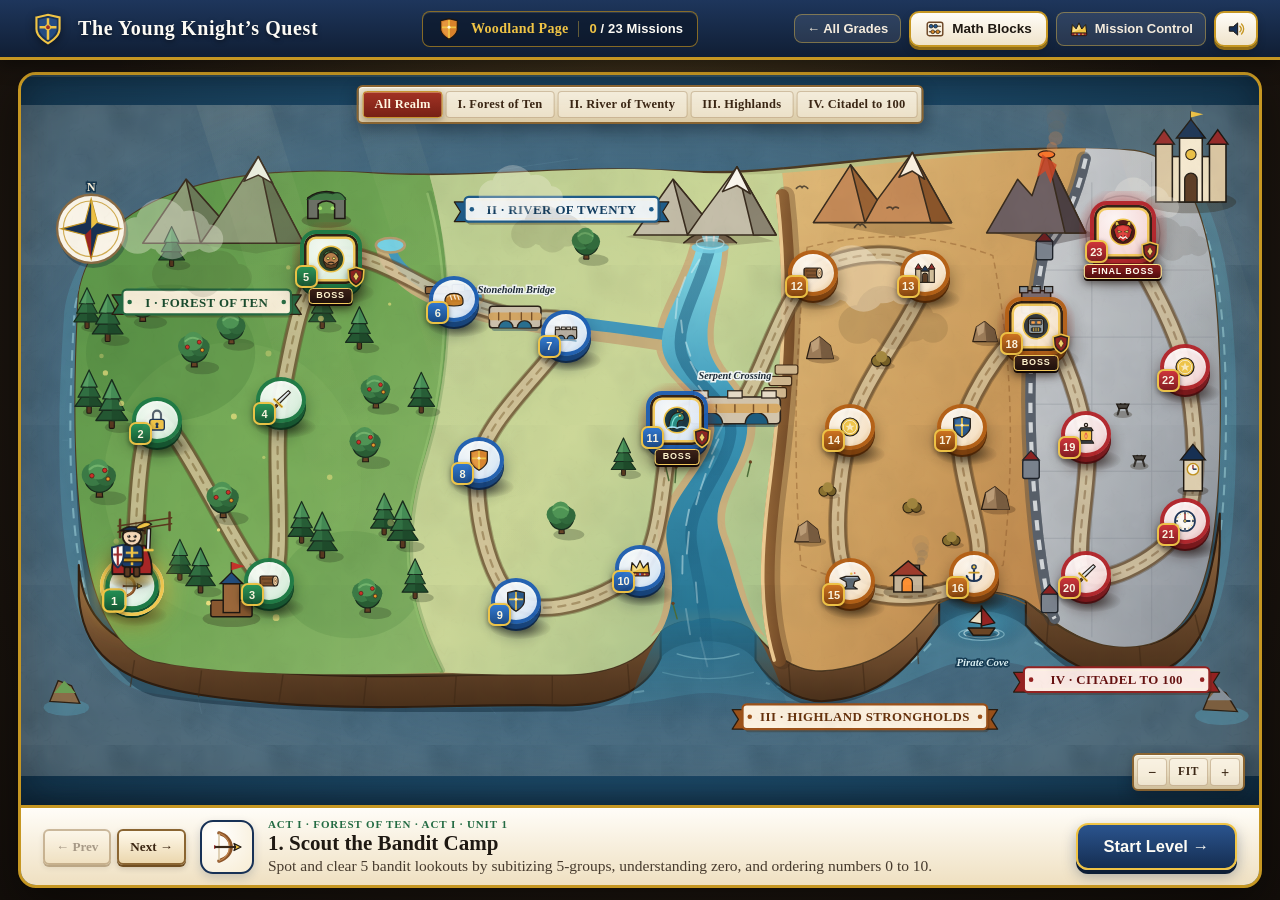
==== commit da0c146d: "Upgrade Grade 1 Kingdom Map to 2.5D tactile diorama Replace flat map bands with sculpted 2.5D island" ====
--- a/grades/g1/index.html
+++ b/grades/g1/index.html
@@ -55,11 +55,28 @@
     <!-- ==================== VIEW 1: KINGDOM OVERWORLD MAP ==================== -->
     <section class="map-screen active" id="map-screen">
       <div class="map-frame-border">
-        <div class="map-canvas-wrapper">
+        <div class="map-canvas-wrapper" id="map-canvas-wrapper">
+          <nav class="map-realm-bar" id="map-realm-bar" aria-label="Kingdom Realms">
+            <button type="button" class="realm-tab active" data-realm="all">All Realm</button>
+            <button type="button" class="realm-tab" data-realm="1">I. Forest of Ten</button>
+            <button type="button" class="realm-tab" data-realm="2">II. River of Twenty</button>
+            <button type="button" class="realm-tab" data-realm="3">III. Highlands</button>
+            <button type="button" class="realm-tab" data-realm="4">IV. Citadel to 100</button>
+          </nav>
+
+          <div class="map-camera-controls" aria-label="Map Zoom Controls">
+            <button type="button" class="map-cam-btn" id="btn-zoom-out" title="Zoom Out">−</button>
+            <button type="button" class="map-cam-btn map-cam-fit" id="btn-zoom-reset" title="Fit Full Realm">Fit</button>
+            <button type="button" class="map-cam-btn" id="btn-zoom-in" title="Zoom In">+</button>
+          </div>
+
           <div class="map-zoom-layer" id="map-zoom-layer">
             <div id="svg-map-container"></div>
+            <canvas id="map-atmosphere-canvas" class="map-atmosphere-canvas" aria-hidden="true"></canvas>
+            <div id="map-vellum-grain" class="map-vellum-grain" aria-hidden="true"></div>
             <div id="map-nodes-overlay" class="map-nodes-overlay"></div>
             <div id="squire-map-token" class="squire-map-token">
+              <div class="squire-token-shadow"></div>
               <div class="squire-token-halo"></div>
               <div class="squire-token-figure" id="squire-svg-holder"></div>
             </div>
@@ -69,6 +86,10 @@
 
         <!-- Bottom Selected Level Bar -->
         <div class="map-bottom-dock">
+          <div class="dock-step-controls" aria-label="Step Between Missions">
+            <button type="button" class="btn-dock-step" id="btn-prev-mission" title="Previous Mission">← Prev</button>
+            <button type="button" class="btn-dock-step" id="btn-next-mission" title="Next Mission">Next →</button>
+          </div>
           <div class="dock-node-badge" id="dock-node-icon"></div>
           <div class="dock-node-info">
             <span class="dock-act-tag" id="dock-act-tag">Act I · Forest of Ten</span>
@@ -287,8 +308,11 @@
     </div>
   </dialog>
 
+  <script defer src="../../shared/pwa-register.js"></script>
+  <script defer src="../../shared/audio-engine.js"></script>
   <script defer src="curriculum.js"></script>
   <script defer src="visuals.js"></script>
+  <script defer src="map-fx.js"></script>
   <script defer src="app.js"></script>
 </body>
 </html>
--- a/grades/g1/styles.css
+++ b/grades/g1/styles.css
@@ -251,9 +251,9 @@
   flex-direction: column;
   border: 3.5px solid var(--gold-burnished);
   border-radius: 18px;
-  background: #DFD3B9;
+  background: #173850;
   box-shadow:
-    inset 0 0 0 2px rgba(255, 250, 235, 0.55),
+    inset 0 0 0 2px rgba(255, 250, 235, 0.35),
     0 18px 44px rgba(0, 0, 0, 0.45);
   overflow: hidden;
   position: relative;
@@ -267,8 +267,127 @@
   align-items: center;
   justify-content: center;
   container-type: size;
-  background: radial-gradient(circle at 50% 45%, #E7D6B3 0%, #CBB182 100%);
-  box-shadow: inset 0 0 28px rgba(72, 50, 24, 0.22);
+  perspective: 1400px;
+  background: radial-gradient(ellipse at 50% 48%, #2D6286 0%, #1C4866 64%, #123147 100%);
+  box-shadow:
+    inset 0 0 40px rgba(8, 20, 32, 0.58),
+    inset 0 2px 0 rgba(255, 240, 200, 0.16);
+  user-select: none;
+}
+
+.map-canvas-wrapper.is-zoomed {
+  cursor: grab;
+}
+
+.map-canvas-wrapper.is-dragging {
+  cursor: grabbing;
+}
+
+/* Act Bookmark Ribbon (Carved Vellum Tabs — no capsule pills) */
+.map-realm-bar {
+  position: absolute;
+  top: 10px;
+  left: 50%;
+  transform: translateX(-50%);
+  z-index: 26;
+  display: flex;
+  align-items: stretch;
+  gap: 3px;
+  padding: 4px;
+  background: linear-gradient(180deg, rgba(248, 239, 217, 0.96) 0%, rgba(226, 207, 168, 0.96) 100%);
+  border: 2px solid #8A6532;
+  border-radius: 6px;
+  box-shadow:
+    0 6px 16px rgba(10, 20, 30, 0.42),
+    inset 0 1px 0 rgba(255, 252, 242, 0.88);
+  max-width: calc(100% - 28px);
+  overflow-x: auto;
+  scrollbar-width: none;
+}
+
+.map-realm-bar::-webkit-scrollbar {
+  display: none;
+}
+
+.realm-tab {
+  border: 1px solid rgba(138, 101, 50, 0.34);
+  border-radius: 4px;
+  padding: 5px 11px;
+  background: rgba(255, 250, 238, 0.42);
+  color: #3A2614;
+  font-family: var(--font-display);
+  font-size: 0.78rem;
+  font-weight: 700;
+  letter-spacing: 0.02em;
+  white-space: nowrap;
+  cursor: pointer;
+  transition: background 0.16s ease, color 0.16s ease, border-color 0.16s ease, transform 0.12s ease;
+}
+
+.realm-tab:hover {
+  background: rgba(220, 174, 88, 0.28);
+  border-color: rgba(138, 101, 50, 0.65);
+}
+
+.realm-tab:active {
+  transform: translateY(1px);
+}
+
+.realm-tab.active {
+  background: linear-gradient(180deg, #A33224 0%, #772015 100%);
+  color: #FFF7E2;
+  border-color: #C7922E;
+  box-shadow:
+    0 2px 6px rgba(24, 10, 4, 0.32),
+    inset 0 1px 0 rgba(255, 218, 155, 0.42);
+}
+
+/* Camera Zoom Controls */
+.map-camera-controls {
+  position: absolute;
+  right: 14px;
+  bottom: 14px;
+  z-index: 26;
+  display: flex;
+  align-items: center;
+  gap: 2px;
+  padding: 3px;
+  background: linear-gradient(180deg, rgba(248, 239, 217, 0.96) 0%, rgba(224, 204, 165, 0.96) 100%);
+  border: 2px solid #8A6532;
+  border-radius: 6px;
+  box-shadow:
+    0 5px 14px rgba(10, 20, 30, 0.42),
+    inset 0 1px 0 rgba(255, 252, 242, 0.88);
+}
+
+.map-cam-btn {
+  min-width: 30px;
+  height: 28px;
+  padding: 0 8px;
+  border: 1px solid rgba(138, 101, 50, 0.36);
+  border-radius: 4px;
+  background: rgba(255, 250, 238, 0.62);
+  color: #3A2614;
+  font-family: var(--font-display);
+  font-size: 0.9rem;
+  font-weight: 800;
+  line-height: 1;
+  cursor: pointer;
+  transition: background 0.14s ease, transform 0.1s ease;
+}
+
+.map-cam-btn:hover {
+  background: #FFF8E6;
+}
+
+.map-cam-btn:active {
+  transform: translateY(1px);
+}
+
+.map-cam-fit {
+  font-size: 0.72rem;
+  letter-spacing: 0.05em;
+  text-transform: uppercase;
 }
 
 .map-zoom-layer {
@@ -276,7 +395,18 @@
   height: min(100cqh, calc(100cqw * 650 / 1200));
   position: relative;
   transform-origin: center center;
-  transition: transform 0.85s cubic-bezier(0.22, 1, 0.36, 1), opacity 0.55s ease;
+  transform:
+    translate(var(--cam-tx, 0%), var(--cam-ty, 0%))
+    scale(var(--cam-scale, 1))
+    perspective(1200px)
+    rotateX(var(--tilt-x, 0deg))
+    rotateY(var(--tilt-y, 0deg));
+  transition: transform 0.72s cubic-bezier(0.22, 1, 0.36, 1), opacity 0.55s ease;
+  will-change: transform;
+}
+
+.map-zoom-layer.is-panning {
+  transition: opacity 0.55s ease;
 }
 
 .map-zoom-layer.zooming-into-node {
@@ -290,11 +420,139 @@
   display: block;
 }
 
-/* Map Pins */
+#svg-map-container {
+  position: relative;
+  z-index: 2;
+}
+
+.map-atmosphere-canvas {
+  position: absolute;
+  inset: 0;
+  width: 100%;
+  height: 100%;
+  pointer-events: none;
+  z-index: 6;
+}
+
+.map-vellum-grain {
+  position: absolute;
+  inset: 0;
+  pointer-events: none;
+  z-index: 7;
+  mix-blend-mode: multiply;
+  opacity: 0.25;
+  background-repeat: repeat;
+  background-size: 160px 160px;
+  -webkit-mask-image: radial-gradient(ellipse 96% 90% at 50% 50%, #000 72%, transparent 99%);
+  mask-image: radial-gradient(ellipse 96% 90% at 50% 50%, #000 72%, transparent 99%);
+}
+
+/* Interactive Landmarks & Living Diorama States inside SVG */
+.map-landmark-hit {
+  cursor: pointer;
+  pointer-events: all;
+  transition: filter 0.22s ease, opacity 0.2s ease;
+}
+
+.map-landmark-hit:hover {
+  filter: drop-shadow(0 0 8px rgba(255, 224, 130, 0.78));
+}
+
+.map-landmark-hit:focus:not(:focus-visible) {
+  outline: none;
+}
+
+.map-barge-bob {
+  transform-box: fill-box;
+  transform-origin: center center;
+  animation: mapBargeBob 3.8s ease-in-out infinite;
+}
+
+@keyframes mapBargeBob {
+  0%, 100% { transform: translateY(0px) rotate(-0.6deg); }
+  50% { transform: translateY(-2.5px) rotate(0.7deg); }
+}
+
+.map-beacon-flame {
+  opacity: 0;
+  transform-box: fill-box;
+  transform-origin: center bottom;
+  transition: opacity 0.45s ease;
+}
+
+#map-signal-beacons.beacons-lit .map-beacon-flame {
+  opacity: 1;
+  animation: beaconFlicker 1.5s ease-in-out infinite alternate;
+}
+
+@keyframes beaconFlicker {
+  0% { transform: scaleY(0.92) scaleX(0.96); }
+  100% { transform: scaleY(1.12) scaleX(1.04); }
+}
+
+#compass-needle {
+  transform-box: fill-box;
+  transform-origin: center center;
+  transition: transform 1.15s cubic-bezier(0.22, 1.25, 0.36, 1);
+}
+
+.map-road-segment {
+  transition: opacity 0.4s ease;
+}
+
+.map-road-segment.upcoming {
+  opacity: 0.76;
+}
+
+.map-road-segment.conquered {
+  opacity: 1;
+}
+
+.map-road-segment path {
+  fill: none;
+  stroke-linecap: round;
+  stroke-linejoin: round;
+  transition: stroke 0.35s ease, opacity 0.35s ease;
+}
+
+.map-road-segment .road-bed-rim {
+  stroke: #765B3A;
+  stroke-width: 17px;
+}
+
+.map-road-segment .road-surface {
+  stroke: #E5D4AD;
+  stroke-width: 12px;
+}
+
+.map-road-segment .road-center-stitch {
+  stroke: #9A7C52;
+  stroke-width: 2.2px;
+  stroke-dasharray: 7 7;
+  opacity: 0.72;
+}
+
+.map-road-segment.conquered .road-bed-rim {
+  stroke: #8A5D18;
+}
+
+.map-road-segment.conquered .road-surface {
+  stroke: #F6CF65;
+}
+
+.map-road-segment.conquered .road-center-stitch {
+  stroke: #FFF7D1;
+  stroke-dasharray: none;
+  stroke-width: 2.6px;
+  opacity: 0.88;
+}
+
+/* ==================== 2.5D PLINTH PINS & STAR ARCS ==================== */
 .map-nodes-overlay {
   position: absolute;
   inset: 0;
   pointer-events: none;
+  z-index: 12;
 }
 
 .map-node-pin {
@@ -302,90 +560,247 @@
   transform: translate(-50%, -50%);
   pointer-events: auto;
   cursor: pointer;
+  background: transparent;
+  border: none;
+  padding: 0;
   display: flex;
   flex-direction: column;
   align-items: center;
-  transition: transform 0.22s cubic-bezier(0.34, 1.56, 0.64, 1);
+  transition: transform 0.22s cubic-bezier(0.34, 1.56, 0.64, 1), filter 0.2s ease;
   z-index: 5;
 }
 
 .map-node-pin:hover {
-  transform: translate(-50%, -54%) scale(1.12);
+  transform: translate(-50%, calc(-50% - 4px)) scale(1.09);
   z-index: 15;
 }
 
+.map-node-pin:active .node-medallion {
+  transform: translateY(3px);
+}
+
+/* Oblique directional ground shadow under extruded plinth */
+.node-ground-shadow {
+  position: absolute;
+  left: 50%;
+  top: 54%;
+  width: 60px;
+  height: 22px;
+  transform: translate(-42%, 14px);
+  border-radius: 50%;
+  background: radial-gradient(ellipse at center, rgba(18, 12, 6, 0.54) 0%, rgba(18, 12, 6, 0) 75%);
+  pointer-events: none;
+  z-index: 0;
+}
+
+/* Floating 3-Star Mastery Arc */
+.node-stars-arc {
+  position: absolute;
+  top: -17px;
+  left: 50%;
+  transform: translateX(-50%);
+  display: flex;
+  align-items: flex-end;
+  gap: 1px;
+  pointer-events: none;
+  z-index: 5;
+  filter: drop-shadow(0 2px 2px rgba(18, 12, 6, 0.52));
+}
+
+.node-star-pip {
+  width: 13px;
+  height: 13px;
+  display: block;
+}
+
+.node-star-pip.center-star {
+  width: 16px;
+  height: 16px;
+  transform: translateY(-3px);
+}
+
+.node-star-pip.empty {
+  opacity: 0.42;
+  filter: grayscale(0.88) brightness(0.65);
+}
+
+.map-node-pin {
+  --act-rim: var(--navy-royal);
+  --act-wall-1: #182948;
+  --act-wall-2: #101B30;
+  --act-badge-top: #274D82;
+  --act-badge-bot: #152B4A;
+  --act-plate-border: var(--gold-burnished);
+  --act-coin-bg: radial-gradient(circle at 34% 26%, #FFFFFF 0%, #F7EBCD 66%, #DFC690 100%);
+  --act-shadow: rgba(18, 12, 6, 0.48);
+}
+
+/* Vivid Act Color Delineation (Preserved in both Unmastered & Mastered states) */
+.map-node-pin.act-1 {
+  --act-rim: #1D7A46;
+  --act-wall-1: #135430;
+  --act-wall-2: #0A311B;
+  --act-badge-top: #259457;
+  --act-badge-bot: #145431;
+  --act-plate-border: #2E8B57;
+  --act-coin-bg: radial-gradient(circle at 34% 26%, #FAFFFB 0%, #E2F4E7 66%, #B4DAC0 100%);
+  --act-shadow: rgba(12, 32, 18, 0.50);
+}
+
+.map-node-pin.act-2 {
+  --act-rim: #1C5DB3;
+  --act-wall-1: #12407C;
+  --act-wall-2: #0A2346;
+  --act-badge-top: #2874D4;
+  --act-badge-bot: #154586;
+  --act-plate-border: #3879CC;
+  --act-coin-bg: radial-gradient(circle at 34% 26%, #F8FBFF 0%, #DFECFC 66%, #AECAF0 100%);
+  --act-shadow: rgba(10, 22, 42, 0.50);
+}
+
+.map-node-pin.act-3 {
+  --act-rim: #B35E14;
+  --act-wall-1: #7C3E0B;
+  --act-wall-2: #4A2304;
+  --act-badge-top: #CE711D;
+  --act-badge-bot: #803F0A;
+  --act-plate-border: #C8782B;
+  --act-coin-bg: radial-gradient(circle at 34% 26%, #FFFBF4 0%, #F9E7CE 66%, #DEB681 100%);
+  --act-shadow: rgba(32, 18, 6, 0.50);
+}
+
+.map-node-pin.act-4 {
+  --act-rim: #B32329;
+  --act-wall-1: #7A1418;
+  --act-wall-2: #480A0C;
+  --act-badge-top: #D02E34;
+  --act-badge-bot: #80151A;
+  --act-plate-border: #CA4449;
+  --act-coin-bg: radial-gradient(circle at 34% 26%, #FFF9F9 0%, #F8DEDE 66%, #DDA7A7 100%);
+  --act-shadow: rgba(34, 10, 10, 0.52);
+}
+
 .node-medallion {
-  width: 52px;
-  height: 52px;
+  width: 50px;
+  height: 46px;
   border-radius: 50%;
-  background: radial-gradient(circle at 32% 28%, #FFFFFF 0%, #F7EBCD 65%, #DFC89A 100%);
-  border: 3.5px solid var(--navy-royal);
+  background: var(--act-coin-bg);
+  border: 4px solid var(--act-rim);
   box-shadow:
-    inset 0 2px 3px rgba(255, 255, 255, 0.85),
-    0 6px 14px rgba(20, 15, 10, 0.45);
+    inset 0 2px 3px rgba(255, 255, 255, 0.88),
+    0 5px 0 var(--act-wall-1),
+    0 7px 0 var(--act-wall-2),
+    0 11px 16px var(--act-shadow);
   display: flex;
   align-items: center;
   justify-content: center;
   position: relative;
-}
-
-/* Color-Coded Outlines & Number Badges Matching Each Act (1–4) */
-.map-node-pin.act-1 .node-medallion {
-  border-color: #246B43;
-}
-.map-node-pin.act-1 .node-num-badge {
-  background: linear-gradient(180deg, #2E7D52 0%, #1B4D31 100%);
-}
-.map-node-pin.act-1 .node-label-plate {
-  border-color: #3D8C60;
-}
-
-.map-node-pin.act-2 .node-medallion {
-  border-color: #1F4E8C;
-}
-.map-node-pin.act-2 .node-num-badge {
-  background: linear-gradient(180deg, #2B62AB 0%, #163763 100%);
-}
-.map-node-pin.act-2 .node-label-plate {
-  border-color: #467EC7;
-}
-
-.map-node-pin.act-3 .node-medallion {
-  border-color: #8F5219;
-}
-.map-node-pin.act-3 .node-num-badge {
-  background: linear-gradient(180deg, #A86424 0%, #663910 100%);
-}
-.map-node-pin.act-3 .node-label-plate {
-  border-color: #C27B38;
-}
-
-.map-node-pin.act-4 .node-medallion {
-  border-color: #9E2626;
-}
-.map-node-pin.act-4 .node-num-badge {
-  background: linear-gradient(180deg, #BA3232 0%, #731919 100%);
-}
-.map-node-pin.act-4 .node-label-plate {
-  border-color: #CC4B4B;
+  z-index: 2;
+  transition: transform 0.16s ease, box-shadow 0.2s ease;
+}
+
+.node-medallion svg {
+  width: 24px;
+  height: 24px;
+  display: block;
+}
+
+/* Stronghold Boss Armor Plinth (Distinct Size, Radiant Battle Aura & Carved Nameplate) */
+.map-node-pin.boss-node::before {
+  content: "";
+  position: absolute;
+  left: 50%;
+  top: 50%;
+  width: 78px;
+  height: 74px;
+  transform: translate(-50%, -50%);
+  border-radius: 22px;
+  background: radial-gradient(circle, rgba(242, 178, 52, 0.36) 0%, rgba(196, 48, 36, 0.20) 56%, rgba(196, 48, 36, 0) 76%);
+  pointer-events: none;
+  z-index: 0;
+}
+
+.map-node-pin.boss-node .node-stars-arc {
+  top: -19px;
 }
 
 .map-node-pin.boss-node .node-medallion {
-  width: 60px;
-  height: 60px;
+  width: 62px;
+  height: 58px;
   border-radius: 16px;
-  border-width: 4px;
-  border-color: #8E1B1B;
-  background: radial-gradient(circle at 32% 28%, #FFF7EE 0%, #F4CEB3 65%, #D99568 100%);
+  border-width: 4.5px;
+  border-color: var(--act-rim);
   box-shadow:
-    inset 0 0 0 2px rgba(255, 224, 130, 0.65),
-    0 0 0 3px rgba(212, 168, 56, 0.5),
-    0 8px 18px rgba(88, 24, 24, 0.5);
+    inset 0 0 0 2.5px #2B1B10,
+    inset 0 0 0 5px #F5CC5C,
+    0 6px 0 var(--act-wall-1),
+    0 8px 0 var(--act-wall-2),
+    0 14px 20px rgba(24, 10, 6, 0.58);
+}
+
+.map-node-pin.boss-node .node-medallion svg {
+  width: 28px;
+  height: 28px;
+}
+
+.map-node-pin.final-boss-node::before {
+  width: 88px;
+  height: 82px;
+  background: radial-gradient(circle, rgba(255, 206, 72, 0.48) 0%, rgba(212, 46, 46, 0.28) 54%, rgba(196, 48, 36, 0) 78%);
+}
+
+.map-node-pin.final-boss-node .node-medallion {
+  width: 66px;
+  height: 62px;
+  border-radius: 17px;
+}
+
+.map-node-pin.boss-node .node-ground-shadow {
+  width: 74px;
+  height: 25px;
+  transform: translate(-42%, 18px);
+}
+
+.map-node-pin.boss-node .node-num-badge {
+  bottom: -4px;
+  left: -9px;
+}
+
+.map-node-pin.boss-node .node-seal-crown {
+  bottom: -4px;
+  right: -9px;
+}
+
+.node-boss-plate {
+  position: absolute;
+  bottom: -16px;
+  left: 50%;
+  transform: translateX(-50%);
+  padding: 2px 7px;
+  border-radius: 4px;
+  background: linear-gradient(180deg, #3C2218 0%, #1F100B 100%);
+  border: 1.5px solid #F2C85B;
+  color: #FFF4CE;
+  font-family: var(--font-sans);
+  font-size: 9px;
+  font-weight: 800;
+  letter-spacing: 0.09em;
+  line-height: 1.1;
+  text-transform: uppercase;
+  white-space: nowrap;
+  box-shadow: 0 2px 0 #120805, 0 4px 8px rgba(18, 10, 4, 0.55);
+  z-index: 6;
+  pointer-events: none;
+}
+
+.map-node-pin.final-boss-node .node-boss-plate {
+  background: linear-gradient(180deg, #8F1E1E 0%, #4E0D0D 100%);
+  border-color: #FFE48A;
+  color: #FFFDF0;
 }
 
 .map-node-pin.upcoming .node-medallion {
-  background: radial-gradient(circle at 32% 28%, #FAF5E8 0%, #EADEC4 68%, #D3C19C 100%);
-  opacity: 0.92;
+  opacity: 0.94;
 }
 
 .map-node-pin.upcoming:hover .node-medallion,
@@ -402,7 +817,7 @@
   position: absolute;
   inset: -9px;
   border-radius: inherit;
-  border: 3px solid rgba(240, 196, 69, 0.85);
+  border: 3px solid rgba(240, 196, 69, 0.92);
   animation: nextQuestPulse 2.1s ease-in-out infinite;
   pointer-events: none;
 }
@@ -410,10 +825,10 @@
 @keyframes nextQuestPulse {
   0%, 100% {
     transform: scale(0.96);
-    opacity: 0.9;
+    opacity: 0.92;
   }
   50% {
-    transform: scale(1.1);
+    transform: scale(1.12);
     opacity: 0.25;
   }
 }
@@ -423,80 +838,98 @@
 }
 
 .map-node-pin.selected .node-medallion {
-  box-shadow:
-    0 0 0 5px rgba(240, 196, 69, 0.78),
-    0 0 22px rgba(240, 196, 69, 0.85),
-    0 8px 20px rgba(0, 0, 0, 0.45);
-  transform: scale(1.1);
-}
-
+  outline: 3px solid #FFF8D8;
+  outline-offset: 2px;
+  filter: drop-shadow(0 0 12px rgba(245, 200, 74, 0.86));
+  transform: translateY(-2px) scale(1.07);
+}
+
+/* Mastered turns the inner coin dish radiant gold while KEEPING the thick Act rim, 3D wall, and badge hue */
 .map-node-pin.mastered .node-medallion {
   background: radial-gradient(circle at 32% 28%, #FFFDF2 0%, #F7DC79 65%, #D9A828 100%);
+  border-color: var(--act-rim);
+  box-shadow:
+    inset 0 0 0 2.5px #FFF4C6,
+    inset 0 3px 4px rgba(255, 255, 255, 0.85),
+    0 5px 0 var(--act-wall-1),
+    0 7px 0 var(--act-wall-2),
+    0 11px 18px var(--act-shadow);
+}
+
+.map-node-pin.mastered.boss-node .node-medallion {
+  box-shadow:
+    inset 0 0 0 2.5px #2B1B10,
+    inset 0 0 0 5.5px #FFF0A8,
+    0 6px 0 var(--act-wall-1),
+    0 8px 0 var(--act-wall-2),
+    0 14px 20px rgba(24, 10, 6, 0.58);
 }
 
 .node-num-badge {
   position: absolute;
-  top: -6px;
-  left: -6px;
-  background: linear-gradient(180deg, #274D82 0%, #152B4A 100%);
-  color: #FFF;
-  font-family: var(--font-sans);
-  font-size: 11.5px;
-  font-weight: 800;
-  width: 24px;
-  height: 24px;
-  border-radius: 50%;
+  bottom: -6px;
+  left: -7px;
+  background: linear-gradient(180deg, var(--act-badge-top) 0%, var(--act-badge-bot) 100%);
+  color: #FFF9E6;
+  font-family: var(--font-sans);
+  font-size: 11px;
+  font-weight: 800;
+  width: 23px;
+  height: 23px;
+  border-radius: 7px;
   border: 2px solid var(--gold-bright);
   display: flex;
   align-items: center;
   justify-content: center;
-  box-shadow: 0 2px 5px rgba(0, 0, 0, 0.35);
-}
-
-.map-node-pin.mastered .node-num-badge {
-  background: linear-gradient(180deg, #B83232 0%, #7D1B1B 100%);
+  box-shadow: 0 2px 5px rgba(0, 0, 0, 0.45);
+  z-index: 4;
 }
 
 .node-seal-crown {
   position: absolute;
   bottom: -6px;
-  right: -6px;
-  width: 24px;
-  height: 24px;
+  right: -7px;
+  width: 22px;
+  height: 22px;
   display: flex;
   align-items: center;
   justify-content: center;
-  filter: drop-shadow(0 2px 3px rgba(0, 0, 0, 0.35));
+  filter: drop-shadow(0 2px 3px rgba(0, 0, 0, 0.42));
+  z-index: 4;
 }
 
 .node-label-plate {
   position: absolute;
-  top: calc(100% + 6px);
+  top: calc(100% + 10px);
   left: 50%;
   transform: translate(-50%, -3px);
   opacity: 0;
   pointer-events: none;
-  background: rgba(252, 246, 232, 0.96);
+  background: linear-gradient(180deg, #FDF6E4 0%, #EFE0BE 100%);
   color: var(--ink-dark);
-  border: 2px solid var(--gold-burnished);
-  border-radius: 7px;
+  border: 2px solid var(--act-plate-border);
+  border-radius: 5px;
   padding: 3px 10px;
   font-family: var(--font-sans);
   font-size: 12px;
   font-weight: 800;
   white-space: nowrap;
-  box-shadow: 0 4px 12px rgba(24, 16, 8, 0.28);
+  box-shadow: 0 2px 0 #7C5A26, 0 5px 12px rgba(24, 16, 8, 0.34);
   transition: opacity 0.16s ease, transform 0.16s ease;
   z-index: 25;
 }
 
-.map-node-pin.label-above .node-label-plate {
+.map-node-pin.boss-node .node-label-plate {
+  top: calc(100% + 22px);
+}
+
+.map-node-pin.label-above .node-label-plate,
+.map-node-pin.boss-node.label-above .node-label-plate {
   top: auto;
-  bottom: calc(100% + 7px);
+  bottom: calc(100% + 24px);
   transform: translate(-50%, 3px);
 }
 
-.map-node-pin.selected .node-label-plate,
 .map-node-pin:hover .node-label-plate,
 .map-node-pin:focus-visible .node-label-plate {
   opacity: 1;
@@ -507,59 +940,114 @@
 .squire-map-token {
   position: absolute;
   width: 68px;
-  height: 78px;
-  transform: translate(-50%, -88%);
+  height: 76px;
+  transform: translate(-50%, -92%);
   pointer-events: none;
   z-index: 20;
-  transition: left 1.3s cubic-bezier(0.35, 0, 0.25, 1), top 1.3s cubic-bezier(0.35, 0, 0.25, 1);
   display: flex;
   flex-direction: column;
   align-items: center;
+  will-change: left, top;
 }
 
 .squire-map-token.marching .squire-token-figure {
-  animation: squireWalkBounce 0.3s infinite alternate ease-in-out;
+  animation: squireWalkBounce 0.28s infinite alternate ease-in-out;
 }
 
 @keyframes squireWalkBounce {
-  0% { transform: translateY(0px) rotate(-4deg); }
-  100% { transform: translateY(-10px) rotate(4deg); }
+  0% { translate: 0 0; }
+  100% { translate: 0 -9px; }
+}
+
+.squire-token-shadow {
+  position: absolute;
+  bottom: 4px;
+  width: 38px;
+  height: 13px;
+  border-radius: 50%;
+  background: radial-gradient(ellipse, rgba(16, 10, 4, 0.56) 0%, rgba(16, 10, 4, 0) 74%);
 }
 
 .squire-token-halo {
   position: absolute;
-  bottom: 8px;
-  width: 52px;
-  height: 20px;
+  bottom: 6px;
+  width: 54px;
+  height: 22px;
   background: radial-gradient(ellipse, rgba(240, 196, 69, 0.9) 0%, rgba(240, 196, 69, 0) 75%);
   border-radius: 50%;
 }
 
 .squire-token-figure {
-  width: 60px;
-  height: 66px;
-  filter: drop-shadow(0 6px 10px rgba(0, 0, 0, 0.5));
+  width: 58px;
+  height: 64px;
+  filter: drop-shadow(0 6px 8px rgba(0, 0, 0, 0.48));
+  transition: transform 0.18s ease;
+  animation: squireIdleFloat 2.4s ease-in-out infinite;
+}
+
+.squire-token-figure.facing-left {
+  transform: scaleX(-1);
+}
+
+@keyframes squireIdleFloat {
+  0%, 100% { translate: 0 0; }
+  50% { translate: 0 -3px; }
 }
 
 /* Map Bottom Selected Level Bar */
 .map-bottom-dock {
-  height: 82px;
-  min-height: 82px;
-  background:
-    linear-gradient(180deg, #FFFDF8 0%, #F1E5CE 100%);
+  height: 80px;
+  min-height: 80px;
+  background: linear-gradient(180deg, #FFFDF8 0%, #EFE0C1 100%);
   border-top: 3px solid var(--gold-burnished);
-  box-shadow: 0 -6px 20px rgba(0, 0, 0, 0.18);
-  padding: 0 28px;
-  display: flex;
-  align-items: center;
-  gap: 20px;
+  box-shadow: 0 -6px 20px rgba(0, 0, 0, 0.22), inset 0 1px 0 rgba(255, 255, 255, 0.85);
+  padding: 0 22px;
+  display: flex;
+  align-items: center;
+  gap: 14px;
   z-index: 15;
 }
 
+.dock-step-controls {
+  display: flex;
+  align-items: center;
+  gap: 6px;
+  flex-shrink: 0;
+}
+
+.btn-dock-step {
+  padding: 8px 11px;
+  border: 2px solid #8A6532;
+  border-radius: 6px;
+  background: linear-gradient(180deg, #FFF9EB 0%, #EBD7AE 100%);
+  color: #3A2512;
+  font-family: var(--font-display);
+  font-size: 0.82rem;
+  font-weight: 800;
+  cursor: pointer;
+  white-space: nowrap;
+  box-shadow: 0 2px 0 #704E22, 0 3px 6px rgba(24, 14, 4, 0.2);
+  transition: transform 0.1s ease, background 0.15s ease;
+}
+
+.btn-dock-step:hover:not(:disabled) {
+  background: linear-gradient(180deg, #FFFDF5 0%, #F4E3BC 100%);
+}
+
+.btn-dock-step:active:not(:disabled) {
+  transform: translateY(2px);
+  box-shadow: 0 0 0 #704E22;
+}
+
+.btn-dock-step:disabled {
+  opacity: 0.42;
+  cursor: not-allowed;
+}
+
 .dock-node-badge {
-  width: 58px;
-  height: 58px;
-  border-radius: 14px;
+  width: 54px;
+  height: 54px;
+  border-radius: 13px;
   background: radial-gradient(circle at 30% 25%, #FFFFFF 0%, #F7ECD3 100%);
   border: 2.5px solid var(--navy-royal);
   box-shadow: 0 4px 10px rgba(23, 49, 86, 0.18);
@@ -593,18 +1081,65 @@
 
 .dock-node-title {
   font-family: var(--font-display);
-  font-size: 22px;
+  font-size: 21px;
   font-weight: 800;
   color: var(--ink-dark);
   line-height: 1.15;
 }
 
 .dock-node-desc {
-  font-size: 16.5px;
+  font-size: 15.5px;
   color: var(--ink-mid);
   white-space: nowrap;
   overflow: hidden;
   text-overflow: ellipsis;
+}
+
+@media (max-height: 760px) {
+  .map-realm-bar {
+    top: 6px;
+    padding: 3px;
+  }
+  .realm-tab {
+    padding: 4px 9px;
+    font-size: 0.72rem;
+  }
+  .map-camera-controls {
+    right: 10px;
+    bottom: 10px;
+  }
+  .map-bottom-dock {
+    height: 68px;
+    min-height: 68px;
+    padding: 0 16px;
+    gap: 10px;
+  }
+  .dock-node-badge {
+    width: 44px;
+    height: 44px;
+  }
+  .dock-node-title {
+    font-size: 18px;
+  }
+  .dock-node-desc {
+    font-size: 14px;
+  }
+  .btn-dock-step {
+    padding: 6px 9px;
+    font-size: 0.75rem;
+  }
+}
+
+@media (prefers-reduced-motion: reduce) {
+  .map-zoom-layer,
+  .map-barge-bob,
+  #map-signal-beacons.beacons-lit .map-beacon-flame,
+  .map-node-pin.next-quest .node-medallion::after,
+  .squire-token-figure,
+  .squire-map-token.marching .squire-token-figure {
+    animation: none !important;
+    transition: none !important;
+  }
 }
 
 .btn-royal-primary {
